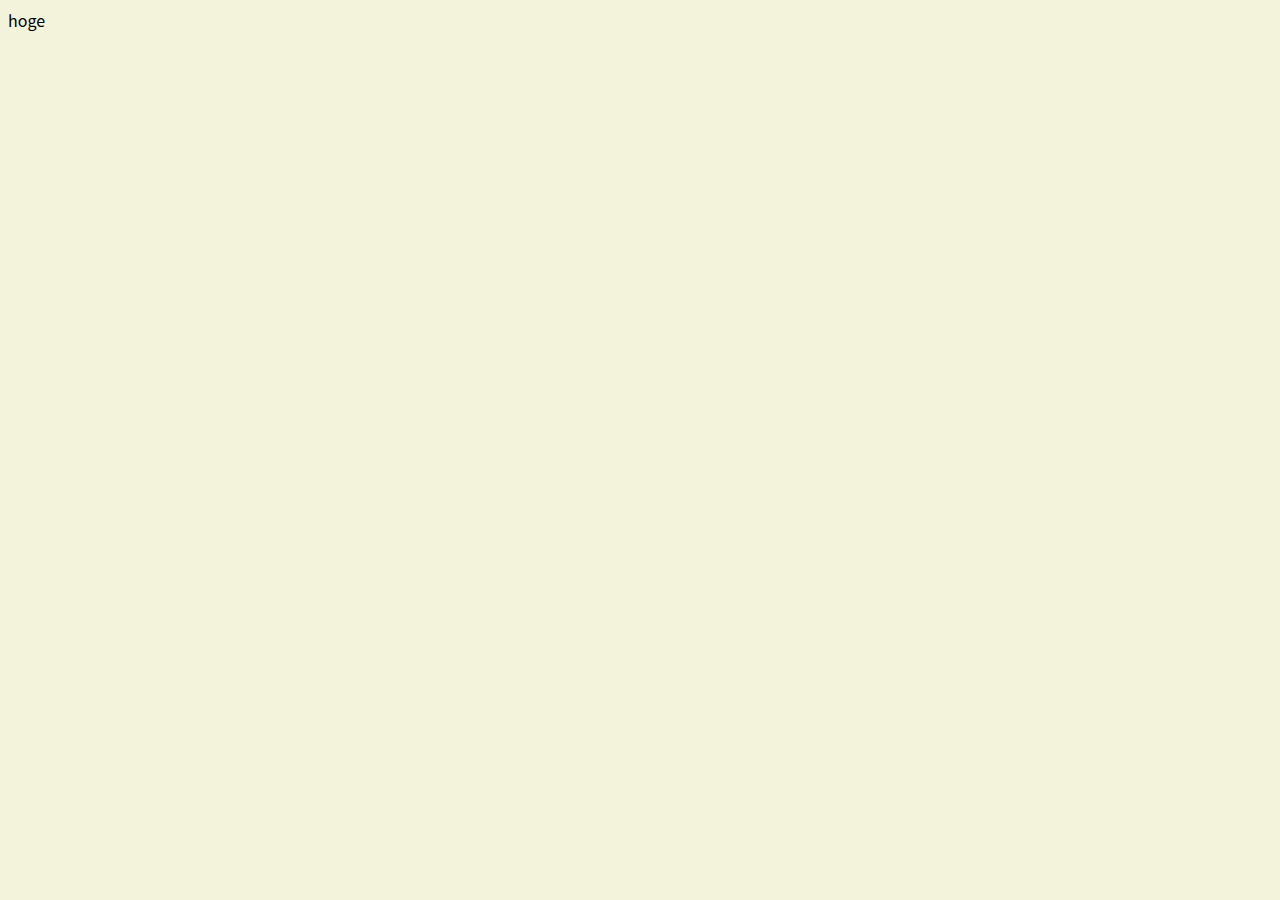
==== index.html @ c8b3a718 "Initial commit" ====
<!DOCTYPE html>
<html lang="ja">
<head>
  <meta charset="UTF-8">
  <link rel="stylesheet" href="css/style.css">
  <title>kansai-ug</title>
</head>
<body>
  <div>hoge</div>

  <script>
    document.write('<script src="http://' + (location.host || 'localhost').split(':')[0] +':35729/livereload.js?snipver=2"></' + 'script>');
  </script>
</body>
</html>
---- css/style.css ----
/* colors */
/* fonts */
body {
  font-family: "Noto Sans CJK JP", Meiryo, sans-serif;
  background: #F3F2DB; }

/*# sourceMappingURL=style.css.map */
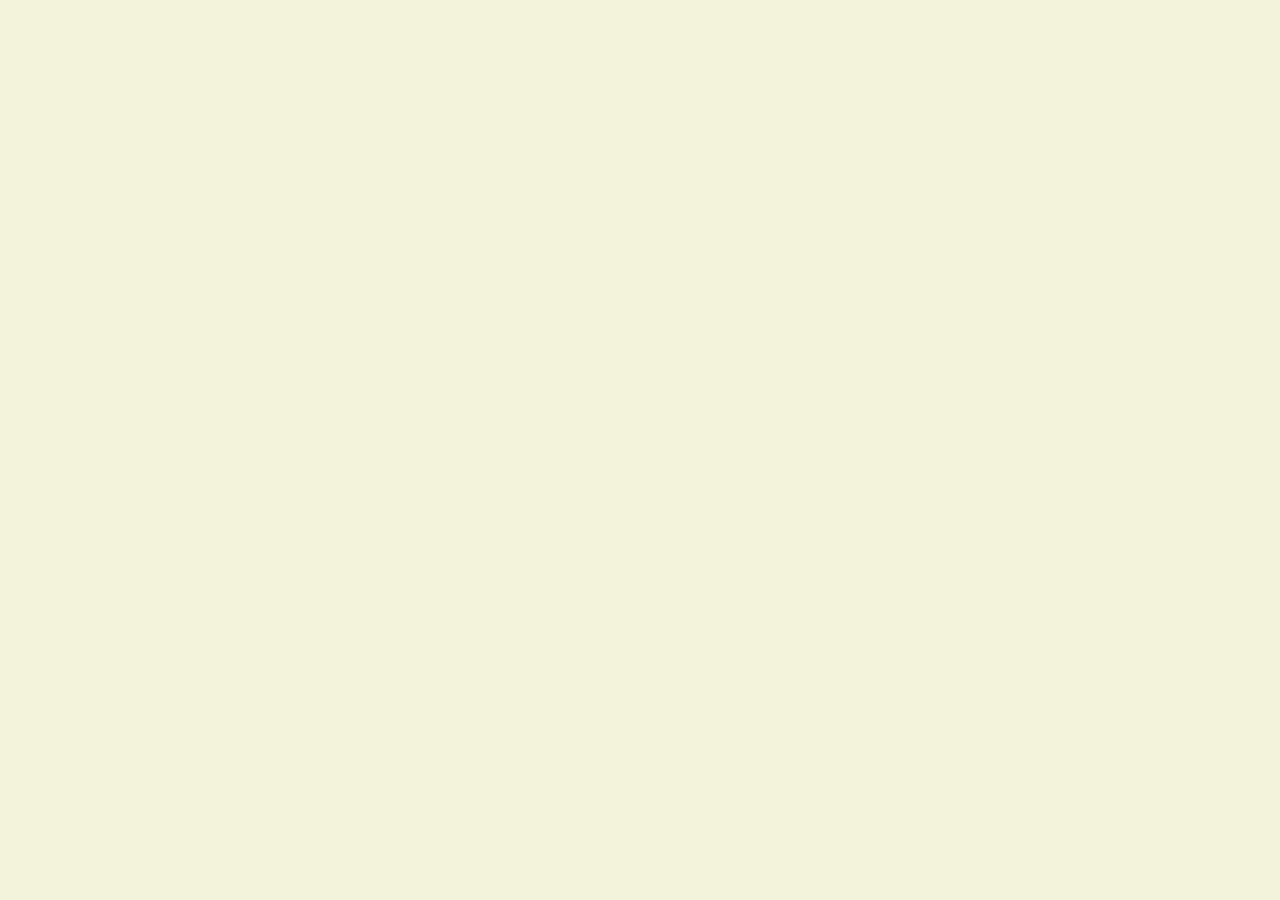
==== commit 012d93c5: "Add html files" ====
--- a/index.html
+++ b/index.html
@@ -6,10 +6,13 @@
   <title>kansai-ug</title>
 </head>
 <body>
-  <div>hoge</div>
-
   <script>
     document.write('<script src="http://' + (location.host || 'localhost').split(':')[0] +':35729/livereload.js?snipver=2"></' + 'script>');
+    function lrPage() {
+      if(event.keyCode == 37) location.href = "./title.html";
+      if(event.keyCode == 39) location.href = "./atoms.html";
+    }
+    window.document.onkeydown = lrPage;
   </script>
 </body>
 </html>
--- a/css/style.css
+++ b/css/style.css
@@ -1,7 +1,2276 @@
+@charset "UTF-8";
+/**
+ * html5doctor.com Reset Stylesheet v1.6.1 (http://html5doctor.com/html-5-reset-stylesheet/)
+ * Richard Clark (http://richclarkdesign.com)
+ * http://cssreset.com
+ */
+html, body, div, span, object, iframe,
+h1, h2, h3, h4, h5, h6, p, blockquote, pre,
+abbr, address, cite, code,
+del, dfn, em, img, ins, kbd, q, samp,
+small, strong, sub, sup, var,
+b, i,
+dl, dt, dd, ol, ul, li,
+fieldset, form, label, legend,
+table, caption, tbody, tfoot, thead, tr, th, td,
+article, aside, canvas, details, figcaption, figure,
+footer, header, hgroup, menu, nav, section, summary,
+time, mark, audio, video {
+  margin: 0;
+  padding: 0;
+  border: 0;
+  outline: 0;
+  font-size: 100%;
+  vertical-align: baseline;
+  background: transparent; }
+
+body {
+  line-height: 1; }
+
+article, aside, details, figcaption, figure,
+footer, header, hgroup, menu, nav, section {
+  display: block; }
+
+nav ul {
+  list-style: none; }
+
+blockquote, q {
+  quotes: none; }
+
+blockquote:before, blockquote:after,
+q:before, q:after {
+  content: '';
+  content: none; }
+
+a {
+  margin: 0;
+  padding: 0;
+  font-size: 100%;
+  vertical-align: baseline;
+  background: transparent; }
+
+/* change colours to suit your needs */
+ins {
+  background-color: #ff9;
+  color: #000;
+  text-decoration: none; }
+
+/* change colours to suit your needs */
+mark {
+  background-color: #ff9;
+  color: #000;
+  font-style: italic;
+  font-weight: bold; }
+
+del {
+  text-decoration: line-through; }
+
+abbr[title], dfn[title] {
+  border-bottom: 1px dotted;
+  cursor: help; }
+
+table {
+  border-collapse: collapse;
+  border-spacing: 0; }
+
+/* change border colour to suit your needs */
+hr {
+  display: block;
+  height: 1px;
+  border: 0;
+  border-top: 1px solid #cccccc;
+  margin: 1em 0;
+  padding: 0; }
+
+input, select {
+  vertical-align: middle; }
+
+/* 基本的に単体ではUIとして意味をなさない */
+/* これ以上分割できない要素 */
 /* colors */
 /* fonts */
+/* animations */
+/* headings */
+/* paragraph */
+/* blockquote */
+/* inline elements */
+/* labels */
+/* input */
+/* buttons */
+/* table */
+*, *::before, *::after {
+  box-sizing: border-box; }
+
 body {
   font-family: "Noto Sans CJK JP", Meiryo, sans-serif;
   background: #F3F2DB; }
 
+h1 {
+  font-size: 32px; }
+
+h2 {
+  font-size: 24px; }
+
+h3 {
+  font-size: 18px; }
+
+h4 {
+  font-size: 16px; }
+
+h5 {
+  font-size: 13px; }
+
+h6 {
+  font-size: 10px; }
+
+p {
+  color: #100000; }
+
+blockquote {
+  color: #493F37;
+  font-style: italic;
+  border-left: 1px solid #493F37;
+  padding-left: 20px; }
+
+a {
+  color: #100000; }
+
+kbd {
+  background-color: #ffffff;
+  color: #C80000;
+  padding: 0.1rem 0.2rem;
+  border-radius: 4px; }
+
+.label {
+  color: #100000;
+  font-size: 16px;
+  line-height: 1;
+  font-weight: bold;
+  font-stretch: extra-condensed; }
+
+.input {
+  display: inline-block;
+  background-color: #100000;
+  color: #493F37;
+  font-size: 16px;
+  line-height: 1;
+  font-weight: bold;
+  padding: 0.5rem 1rem;
+  border: 0;
+  font-stretch: extra-condensed; }
+  .input:placeholder-shown {
+    color: #493F37; }
+  .input::-webkit-input-placeholder {
+    color: #493F37; }
+  .input:-moz-placeholder {
+    color: #493F37;
+    opacity: 1; }
+  .input::-moz-placeholder {
+    color: #493F37;
+    opacity: 1; }
+  .input:-ms-input-placeholder {
+    color: #493F37; }
+
+.btn {
+  display: inline-block;
+  background-color: #C26102;
+  color: #F3F2DB;
+  font-size: 16px;
+  line-height: 1;
+  font-weight: bold;
+  padding: 1rem;
+  border: 0;
+  text-align: center;
+  font-stretch: extra-condensed;
+  text-decoration: none; }
+
+.disabled {
+  background-color: #EEEEEE;
+  color: #493F37;
+  cursor: not-allowed; }
+
+table {
+  border-collapse: collapse;
+  border-spacing: 0;
+  border: 1px solid #493F37;
+  width: 100%; }
+  table th,
+  table td {
+    text-align: left;
+    border: 1px solid #493F37;
+    padding: 0.2rem; }
+
+/* 基本的に単体ではUIとして意味をなさない */
+/* これ以上分割できない要素 */
+/* colors */
+/* fonts */
+/* animations */
+/* headings */
+/* paragraph */
+/* blockquote */
+/* inline elements */
+/* labels */
+/* input */
+/* buttons */
+/* table */
+*, *::before, *::after {
+  box-sizing: border-box; }
+
+body {
+  font-family: "Noto Sans CJK JP", Meiryo, sans-serif;
+  background: #F3F2DB; }
+
+h1 {
+  font-size: 32px; }
+
+h2 {
+  font-size: 24px; }
+
+h3 {
+  font-size: 18px; }
+
+h4 {
+  font-size: 16px; }
+
+h5 {
+  font-size: 13px; }
+
+h6 {
+  font-size: 10px; }
+
+p {
+  color: #100000; }
+
+blockquote {
+  color: #493F37;
+  font-style: italic;
+  border-left: 1px solid #493F37;
+  padding-left: 20px; }
+
+a {
+  color: #100000; }
+
+kbd {
+  background-color: #ffffff;
+  color: #C80000;
+  padding: 0.1rem 0.2rem;
+  border-radius: 4px; }
+
+.label {
+  color: #100000;
+  font-size: 16px;
+  line-height: 1;
+  font-weight: bold;
+  font-stretch: extra-condensed; }
+
+.input {
+  display: inline-block;
+  background-color: #100000;
+  color: #493F37;
+  font-size: 16px;
+  line-height: 1;
+  font-weight: bold;
+  padding: 0.5rem 1rem;
+  border: 0;
+  font-stretch: extra-condensed; }
+  .input:placeholder-shown {
+    color: #493F37; }
+  .input::-webkit-input-placeholder {
+    color: #493F37; }
+  .input:-moz-placeholder {
+    color: #493F37;
+    opacity: 1; }
+  .input::-moz-placeholder {
+    color: #493F37;
+    opacity: 1; }
+  .input:-ms-input-placeholder {
+    color: #493F37; }
+
+.btn {
+  display: inline-block;
+  background-color: #C26102;
+  color: #F3F2DB;
+  font-size: 16px;
+  line-height: 1;
+  font-weight: bold;
+  padding: 1rem;
+  border: 0;
+  text-align: center;
+  font-stretch: extra-condensed;
+  text-decoration: none; }
+
+.disabled {
+  background-color: #EEEEEE;
+  color: #493F37;
+  cursor: not-allowed; }
+
+table {
+  border-collapse: collapse;
+  border-spacing: 0;
+  border: 1px solid #493F37;
+  width: 100%; }
+  table th,
+  table td {
+    text-align: left;
+    border: 1px solid #493F37;
+    padding: 0.2rem; }
+
+.search-field .search-form {
+  display: flex; }
+.search-field .label {
+  display: block;
+  padding-bottom: 0.3rem; }
+.search-field .input {
+  flex-grow: 3;
+  margin-right: 4px; }
+.search-field .btn {
+  flex-grow: 1; }
+
+.nav ul,
+.nav ol {
+  display: flex; }
+.nav .nav-item {
+  flex-grow: 1;
+  font-weight: bold;
+  font-size: 24px;
+  list-style: none; }
+.nav a {
+  text-decoration: none; }
+
+.logo {
+  display: block; }
+
+/* 基本的に単体ではUIとして意味をなさない */
+/* これ以上分割できない要素 */
+/* colors */
+/* fonts */
+/* animations */
+/* headings */
+/* paragraph */
+/* blockquote */
+/* inline elements */
+/* labels */
+/* input */
+/* buttons */
+/* table */
+*, *::before, *::after {
+  box-sizing: border-box; }
+
+body {
+  font-family: "Noto Sans CJK JP", Meiryo, sans-serif;
+  background: #F3F2DB; }
+
+h1 {
+  font-size: 32px; }
+
+h2 {
+  font-size: 24px; }
+
+h3 {
+  font-size: 18px; }
+
+h4 {
+  font-size: 16px; }
+
+h5 {
+  font-size: 13px; }
+
+h6 {
+  font-size: 10px; }
+
+p {
+  color: #100000; }
+
+blockquote {
+  color: #493F37;
+  font-style: italic;
+  border-left: 1px solid #493F37;
+  padding-left: 20px; }
+
+a {
+  color: #100000; }
+
+kbd {
+  background-color: #ffffff;
+  color: #C80000;
+  padding: 0.1rem 0.2rem;
+  border-radius: 4px; }
+
+.label {
+  color: #100000;
+  font-size: 16px;
+  line-height: 1;
+  font-weight: bold;
+  font-stretch: extra-condensed; }
+
+.input {
+  display: inline-block;
+  background-color: #100000;
+  color: #493F37;
+  font-size: 16px;
+  line-height: 1;
+  font-weight: bold;
+  padding: 0.5rem 1rem;
+  border: 0;
+  font-stretch: extra-condensed; }
+  .input:placeholder-shown {
+    color: #493F37; }
+  .input::-webkit-input-placeholder {
+    color: #493F37; }
+  .input:-moz-placeholder {
+    color: #493F37;
+    opacity: 1; }
+  .input::-moz-placeholder {
+    color: #493F37;
+    opacity: 1; }
+  .input:-ms-input-placeholder {
+    color: #493F37; }
+
+.btn {
+  display: inline-block;
+  background-color: #C26102;
+  color: #F3F2DB;
+  font-size: 16px;
+  line-height: 1;
+  font-weight: bold;
+  padding: 1rem;
+  border: 0;
+  text-align: center;
+  font-stretch: extra-condensed;
+  text-decoration: none; }
+
+.disabled {
+  background-color: #EEEEEE;
+  color: #493F37;
+  cursor: not-allowed; }
+
+table {
+  border-collapse: collapse;
+  border-spacing: 0;
+  border: 1px solid #493F37;
+  width: 100%; }
+  table th,
+  table td {
+    text-align: left;
+    border: 1px solid #493F37;
+    padding: 0.2rem; }
+
+/* 基本的に単体ではUIとして意味をなさない */
+/* これ以上分割できない要素 */
+/* colors */
+/* fonts */
+/* animations */
+/* headings */
+/* paragraph */
+/* blockquote */
+/* inline elements */
+/* labels */
+/* input */
+/* buttons */
+/* table */
+*, *::before, *::after {
+  box-sizing: border-box; }
+
+body {
+  font-family: "Noto Sans CJK JP", Meiryo, sans-serif;
+  background: #F3F2DB; }
+
+h1 {
+  font-size: 32px; }
+
+h2 {
+  font-size: 24px; }
+
+h3 {
+  font-size: 18px; }
+
+h4 {
+  font-size: 16px; }
+
+h5 {
+  font-size: 13px; }
+
+h6 {
+  font-size: 10px; }
+
+p {
+  color: #100000; }
+
+blockquote {
+  color: #493F37;
+  font-style: italic;
+  border-left: 1px solid #493F37;
+  padding-left: 20px; }
+
+a {
+  color: #100000; }
+
+kbd {
+  background-color: #ffffff;
+  color: #C80000;
+  padding: 0.1rem 0.2rem;
+  border-radius: 4px; }
+
+.label {
+  color: #100000;
+  font-size: 16px;
+  line-height: 1;
+  font-weight: bold;
+  font-stretch: extra-condensed; }
+
+.input {
+  display: inline-block;
+  background-color: #100000;
+  color: #493F37;
+  font-size: 16px;
+  line-height: 1;
+  font-weight: bold;
+  padding: 0.5rem 1rem;
+  border: 0;
+  font-stretch: extra-condensed; }
+  .input:placeholder-shown {
+    color: #493F37; }
+  .input::-webkit-input-placeholder {
+    color: #493F37; }
+  .input:-moz-placeholder {
+    color: #493F37;
+    opacity: 1; }
+  .input::-moz-placeholder {
+    color: #493F37;
+    opacity: 1; }
+  .input:-ms-input-placeholder {
+    color: #493F37; }
+
+.btn {
+  display: inline-block;
+  background-color: #C26102;
+  color: #F3F2DB;
+  font-size: 16px;
+  line-height: 1;
+  font-weight: bold;
+  padding: 1rem;
+  border: 0;
+  text-align: center;
+  font-stretch: extra-condensed;
+  text-decoration: none; }
+
+.disabled {
+  background-color: #EEEEEE;
+  color: #493F37;
+  cursor: not-allowed; }
+
+table {
+  border-collapse: collapse;
+  border-spacing: 0;
+  border: 1px solid #493F37;
+  width: 100%; }
+  table th,
+  table td {
+    text-align: left;
+    border: 1px solid #493F37;
+    padding: 0.2rem; }
+
+.search-field .search-form {
+  display: flex; }
+.search-field .label {
+  display: block;
+  padding-bottom: 0.3rem; }
+.search-field .input {
+  flex-grow: 3;
+  margin-right: 4px; }
+.search-field .btn {
+  flex-grow: 1; }
+
+.nav ul,
+.nav ol {
+  display: flex; }
+.nav .nav-item {
+  flex-grow: 1;
+  font-weight: bold;
+  font-size: 24px;
+  list-style: none; }
+.nav a {
+  text-decoration: none; }
+
+.logo {
+  display: block; }
+
+.header {
+  display: flex;
+  align-items: flex-end;
+  height: 80px;
+  margin-top: 20px;
+  padding: 0 20px 10px;
+  border-bottom: 3px solid #100000; }
+  .header .logo {
+    height: 100%; }
+  .header .nav {
+    flex-grow: 2;
+    margin: 0 200px 0 30px;
+    line-height: 1.5; }
+  .header .search-field {
+    flex-grow: 1; }
+
+.main .top-image {
+  width: 100%; }
+.main img {
+  width: auto;
+  height: 100%; }
+.main article {
+  font-size: 18px;
+  line-height: 1.5; }
+.main .row {
+  display: flex; }
+  .main .row > * {
+    flex-grow: 1;
+    margin-right: 20px; }
+    .main .row > *:last-child {
+      margin: 0; }
+.main > .row {
+  margin: 30px 0; }
+
+/* 基本的に単体ではUIとして意味をなさない */
+/* これ以上分割できない要素 */
+/* colors */
+/* fonts */
+/* animations */
+/* headings */
+/* paragraph */
+/* blockquote */
+/* inline elements */
+/* labels */
+/* input */
+/* buttons */
+/* table */
+*, *::before, *::after {
+  box-sizing: border-box; }
+
+body {
+  font-family: "Noto Sans CJK JP", Meiryo, sans-serif;
+  background: #F3F2DB; }
+
+h1 {
+  font-size: 32px; }
+
+h2 {
+  font-size: 24px; }
+
+h3 {
+  font-size: 18px; }
+
+h4 {
+  font-size: 16px; }
+
+h5 {
+  font-size: 13px; }
+
+h6 {
+  font-size: 10px; }
+
+p {
+  color: #100000; }
+
+blockquote {
+  color: #493F37;
+  font-style: italic;
+  border-left: 1px solid #493F37;
+  padding-left: 20px; }
+
+a {
+  color: #100000; }
+
+kbd {
+  background-color: #ffffff;
+  color: #C80000;
+  padding: 0.1rem 0.2rem;
+  border-radius: 4px; }
+
+.label {
+  color: #100000;
+  font-size: 16px;
+  line-height: 1;
+  font-weight: bold;
+  font-stretch: extra-condensed; }
+
+.input {
+  display: inline-block;
+  background-color: #100000;
+  color: #493F37;
+  font-size: 16px;
+  line-height: 1;
+  font-weight: bold;
+  padding: 0.5rem 1rem;
+  border: 0;
+  font-stretch: extra-condensed; }
+  .input:placeholder-shown {
+    color: #493F37; }
+  .input::-webkit-input-placeholder {
+    color: #493F37; }
+  .input:-moz-placeholder {
+    color: #493F37;
+    opacity: 1; }
+  .input::-moz-placeholder {
+    color: #493F37;
+    opacity: 1; }
+  .input:-ms-input-placeholder {
+    color: #493F37; }
+
+.btn {
+  display: inline-block;
+  background-color: #C26102;
+  color: #F3F2DB;
+  font-size: 16px;
+  line-height: 1;
+  font-weight: bold;
+  padding: 1rem;
+  border: 0;
+  text-align: center;
+  font-stretch: extra-condensed;
+  text-decoration: none; }
+
+.disabled {
+  background-color: #EEEEEE;
+  color: #493F37;
+  cursor: not-allowed; }
+
+table {
+  border-collapse: collapse;
+  border-spacing: 0;
+  border: 1px solid #493F37;
+  width: 100%; }
+  table th,
+  table td {
+    text-align: left;
+    border: 1px solid #493F37;
+    padding: 0.2rem; }
+
+/* 基本的に単体ではUIとして意味をなさない */
+/* これ以上分割できない要素 */
+/* colors */
+/* fonts */
+/* animations */
+/* headings */
+/* paragraph */
+/* blockquote */
+/* inline elements */
+/* labels */
+/* input */
+/* buttons */
+/* table */
+*, *::before, *::after {
+  box-sizing: border-box; }
+
+body {
+  font-family: "Noto Sans CJK JP", Meiryo, sans-serif;
+  background: #F3F2DB; }
+
+h1 {
+  font-size: 32px; }
+
+h2 {
+  font-size: 24px; }
+
+h3 {
+  font-size: 18px; }
+
+h4 {
+  font-size: 16px; }
+
+h5 {
+  font-size: 13px; }
+
+h6 {
+  font-size: 10px; }
+
+p {
+  color: #100000; }
+
+blockquote {
+  color: #493F37;
+  font-style: italic;
+  border-left: 1px solid #493F37;
+  padding-left: 20px; }
+
+a {
+  color: #100000; }
+
+kbd {
+  background-color: #ffffff;
+  color: #C80000;
+  padding: 0.1rem 0.2rem;
+  border-radius: 4px; }
+
+.label {
+  color: #100000;
+  font-size: 16px;
+  line-height: 1;
+  font-weight: bold;
+  font-stretch: extra-condensed; }
+
+.input {
+  display: inline-block;
+  background-color: #100000;
+  color: #493F37;
+  font-size: 16px;
+  line-height: 1;
+  font-weight: bold;
+  padding: 0.5rem 1rem;
+  border: 0;
+  font-stretch: extra-condensed; }
+  .input:placeholder-shown {
+    color: #493F37; }
+  .input::-webkit-input-placeholder {
+    color: #493F37; }
+  .input:-moz-placeholder {
+    color: #493F37;
+    opacity: 1; }
+  .input::-moz-placeholder {
+    color: #493F37;
+    opacity: 1; }
+  .input:-ms-input-placeholder {
+    color: #493F37; }
+
+.btn {
+  display: inline-block;
+  background-color: #C26102;
+  color: #F3F2DB;
+  font-size: 16px;
+  line-height: 1;
+  font-weight: bold;
+  padding: 1rem;
+  border: 0;
+  text-align: center;
+  font-stretch: extra-condensed;
+  text-decoration: none; }
+
+.disabled {
+  background-color: #EEEEEE;
+  color: #493F37;
+  cursor: not-allowed; }
+
+table {
+  border-collapse: collapse;
+  border-spacing: 0;
+  border: 1px solid #493F37;
+  width: 100%; }
+  table th,
+  table td {
+    text-align: left;
+    border: 1px solid #493F37;
+    padding: 0.2rem; }
+
+.search-field .search-form {
+  display: flex; }
+.search-field .label {
+  display: block;
+  padding-bottom: 0.3rem; }
+.search-field .input {
+  flex-grow: 3;
+  margin-right: 4px; }
+.search-field .btn {
+  flex-grow: 1; }
+
+.nav ul,
+.nav ol {
+  display: flex; }
+.nav .nav-item {
+  flex-grow: 1;
+  font-weight: bold;
+  font-size: 24px;
+  list-style: none; }
+.nav a {
+  text-decoration: none; }
+
+.logo {
+  display: block; }
+
+/* 基本的に単体ではUIとして意味をなさない */
+/* これ以上分割できない要素 */
+/* colors */
+/* fonts */
+/* animations */
+/* headings */
+/* paragraph */
+/* blockquote */
+/* inline elements */
+/* labels */
+/* input */
+/* buttons */
+/* table */
+*, *::before, *::after {
+  box-sizing: border-box; }
+
+body {
+  font-family: "Noto Sans CJK JP", Meiryo, sans-serif;
+  background: #F3F2DB; }
+
+h1 {
+  font-size: 32px; }
+
+h2 {
+  font-size: 24px; }
+
+h3 {
+  font-size: 18px; }
+
+h4 {
+  font-size: 16px; }
+
+h5 {
+  font-size: 13px; }
+
+h6 {
+  font-size: 10px; }
+
+p {
+  color: #100000; }
+
+blockquote {
+  color: #493F37;
+  font-style: italic;
+  border-left: 1px solid #493F37;
+  padding-left: 20px; }
+
+a {
+  color: #100000; }
+
+kbd {
+  background-color: #ffffff;
+  color: #C80000;
+  padding: 0.1rem 0.2rem;
+  border-radius: 4px; }
+
+.label {
+  color: #100000;
+  font-size: 16px;
+  line-height: 1;
+  font-weight: bold;
+  font-stretch: extra-condensed; }
+
+.input {
+  display: inline-block;
+  background-color: #100000;
+  color: #493F37;
+  font-size: 16px;
+  line-height: 1;
+  font-weight: bold;
+  padding: 0.5rem 1rem;
+  border: 0;
+  font-stretch: extra-condensed; }
+  .input:placeholder-shown {
+    color: #493F37; }
+  .input::-webkit-input-placeholder {
+    color: #493F37; }
+  .input:-moz-placeholder {
+    color: #493F37;
+    opacity: 1; }
+  .input::-moz-placeholder {
+    color: #493F37;
+    opacity: 1; }
+  .input:-ms-input-placeholder {
+    color: #493F37; }
+
+.btn {
+  display: inline-block;
+  background-color: #C26102;
+  color: #F3F2DB;
+  font-size: 16px;
+  line-height: 1;
+  font-weight: bold;
+  padding: 1rem;
+  border: 0;
+  text-align: center;
+  font-stretch: extra-condensed;
+  text-decoration: none; }
+
+.disabled {
+  background-color: #EEEEEE;
+  color: #493F37;
+  cursor: not-allowed; }
+
+table {
+  border-collapse: collapse;
+  border-spacing: 0;
+  border: 1px solid #493F37;
+  width: 100%; }
+  table th,
+  table td {
+    text-align: left;
+    border: 1px solid #493F37;
+    padding: 0.2rem; }
+
+/* 基本的に単体ではUIとして意味をなさない */
+/* これ以上分割できない要素 */
+/* colors */
+/* fonts */
+/* animations */
+/* headings */
+/* paragraph */
+/* blockquote */
+/* inline elements */
+/* labels */
+/* input */
+/* buttons */
+/* table */
+*, *::before, *::after {
+  box-sizing: border-box; }
+
+body {
+  font-family: "Noto Sans CJK JP", Meiryo, sans-serif;
+  background: #F3F2DB; }
+
+h1 {
+  font-size: 32px; }
+
+h2 {
+  font-size: 24px; }
+
+h3 {
+  font-size: 18px; }
+
+h4 {
+  font-size: 16px; }
+
+h5 {
+  font-size: 13px; }
+
+h6 {
+  font-size: 10px; }
+
+p {
+  color: #100000; }
+
+blockquote {
+  color: #493F37;
+  font-style: italic;
+  border-left: 1px solid #493F37;
+  padding-left: 20px; }
+
+a {
+  color: #100000; }
+
+kbd {
+  background-color: #ffffff;
+  color: #C80000;
+  padding: 0.1rem 0.2rem;
+  border-radius: 4px; }
+
+.label {
+  color: #100000;
+  font-size: 16px;
+  line-height: 1;
+  font-weight: bold;
+  font-stretch: extra-condensed; }
+
+.input {
+  display: inline-block;
+  background-color: #100000;
+  color: #493F37;
+  font-size: 16px;
+  line-height: 1;
+  font-weight: bold;
+  padding: 0.5rem 1rem;
+  border: 0;
+  font-stretch: extra-condensed; }
+  .input:placeholder-shown {
+    color: #493F37; }
+  .input::-webkit-input-placeholder {
+    color: #493F37; }
+  .input:-moz-placeholder {
+    color: #493F37;
+    opacity: 1; }
+  .input::-moz-placeholder {
+    color: #493F37;
+    opacity: 1; }
+  .input:-ms-input-placeholder {
+    color: #493F37; }
+
+.btn {
+  display: inline-block;
+  background-color: #C26102;
+  color: #F3F2DB;
+  font-size: 16px;
+  line-height: 1;
+  font-weight: bold;
+  padding: 1rem;
+  border: 0;
+  text-align: center;
+  font-stretch: extra-condensed;
+  text-decoration: none; }
+
+.disabled {
+  background-color: #EEEEEE;
+  color: #493F37;
+  cursor: not-allowed; }
+
+table {
+  border-collapse: collapse;
+  border-spacing: 0;
+  border: 1px solid #493F37;
+  width: 100%; }
+  table th,
+  table td {
+    text-align: left;
+    border: 1px solid #493F37;
+    padding: 0.2rem; }
+
+.search-field .search-form {
+  display: flex; }
+.search-field .label {
+  display: block;
+  padding-bottom: 0.3rem; }
+.search-field .input {
+  flex-grow: 3;
+  margin-right: 4px; }
+.search-field .btn {
+  flex-grow: 1; }
+
+.nav ul,
+.nav ol {
+  display: flex; }
+.nav .nav-item {
+  flex-grow: 1;
+  font-weight: bold;
+  font-size: 24px;
+  list-style: none; }
+.nav a {
+  text-decoration: none; }
+
+.logo {
+  display: block; }
+
+.header {
+  display: flex;
+  align-items: flex-end;
+  height: 80px;
+  margin-top: 20px;
+  padding: 0 20px 10px;
+  border-bottom: 3px solid #100000; }
+  .header .logo {
+    height: 100%; }
+  .header .nav {
+    flex-grow: 2;
+    margin: 0 200px 0 30px;
+    line-height: 1.5; }
+  .header .search-field {
+    flex-grow: 1; }
+
+.main .top-image {
+  width: 100%; }
+.main img {
+  width: auto;
+  height: 100%; }
+.main article {
+  font-size: 18px;
+  line-height: 1.5; }
+.main .row {
+  display: flex; }
+  .main .row > * {
+    flex-grow: 1;
+    margin-right: 20px; }
+    .main .row > *:last-child {
+      margin: 0; }
+.main > .row {
+  margin: 30px 0; }
+
+.header {
+  margin-bottom: 30px; }
+
+.main {
+  padding: 0 20px; }
+
+/* 基本的に単体ではUIとして意味をなさない */
+/* これ以上分割できない要素 */
+/* colors */
+/* fonts */
+/* animations */
+/* headings */
+/* paragraph */
+/* blockquote */
+/* inline elements */
+/* labels */
+/* input */
+/* buttons */
+/* table */
+*, *::before, *::after {
+  box-sizing: border-box; }
+
+body {
+  font-family: "Noto Sans CJK JP", Meiryo, sans-serif;
+  background: #F3F2DB; }
+
+h1 {
+  font-size: 32px; }
+
+h2 {
+  font-size: 24px; }
+
+h3 {
+  font-size: 18px; }
+
+h4 {
+  font-size: 16px; }
+
+h5 {
+  font-size: 13px; }
+
+h6 {
+  font-size: 10px; }
+
+p {
+  color: #100000; }
+
+blockquote {
+  color: #493F37;
+  font-style: italic;
+  border-left: 1px solid #493F37;
+  padding-left: 20px; }
+
+a {
+  color: #100000; }
+
+kbd {
+  background-color: #ffffff;
+  color: #C80000;
+  padding: 0.1rem 0.2rem;
+  border-radius: 4px; }
+
+.label {
+  color: #100000;
+  font-size: 16px;
+  line-height: 1;
+  font-weight: bold;
+  font-stretch: extra-condensed; }
+
+.input {
+  display: inline-block;
+  background-color: #100000;
+  color: #493F37;
+  font-size: 16px;
+  line-height: 1;
+  font-weight: bold;
+  padding: 0.5rem 1rem;
+  border: 0;
+  font-stretch: extra-condensed; }
+  .input:placeholder-shown {
+    color: #493F37; }
+  .input::-webkit-input-placeholder {
+    color: #493F37; }
+  .input:-moz-placeholder {
+    color: #493F37;
+    opacity: 1; }
+  .input::-moz-placeholder {
+    color: #493F37;
+    opacity: 1; }
+  .input:-ms-input-placeholder {
+    color: #493F37; }
+
+.btn {
+  display: inline-block;
+  background-color: #C26102;
+  color: #F3F2DB;
+  font-size: 16px;
+  line-height: 1;
+  font-weight: bold;
+  padding: 1rem;
+  border: 0;
+  text-align: center;
+  font-stretch: extra-condensed;
+  text-decoration: none; }
+
+.disabled {
+  background-color: #EEEEEE;
+  color: #493F37;
+  cursor: not-allowed; }
+
+table {
+  border-collapse: collapse;
+  border-spacing: 0;
+  border: 1px solid #493F37;
+  width: 100%; }
+  table th,
+  table td {
+    text-align: left;
+    border: 1px solid #493F37;
+    padding: 0.2rem; }
+
+/* 基本的に単体ではUIとして意味をなさない */
+/* これ以上分割できない要素 */
+/* colors */
+/* fonts */
+/* animations */
+/* headings */
+/* paragraph */
+/* blockquote */
+/* inline elements */
+/* labels */
+/* input */
+/* buttons */
+/* table */
+*, *::before, *::after {
+  box-sizing: border-box; }
+
+body {
+  font-family: "Noto Sans CJK JP", Meiryo, sans-serif;
+  background: #F3F2DB; }
+
+h1 {
+  font-size: 32px; }
+
+h2 {
+  font-size: 24px; }
+
+h3 {
+  font-size: 18px; }
+
+h4 {
+  font-size: 16px; }
+
+h5 {
+  font-size: 13px; }
+
+h6 {
+  font-size: 10px; }
+
+p {
+  color: #100000; }
+
+blockquote {
+  color: #493F37;
+  font-style: italic;
+  border-left: 1px solid #493F37;
+  padding-left: 20px; }
+
+a {
+  color: #100000; }
+
+kbd {
+  background-color: #ffffff;
+  color: #C80000;
+  padding: 0.1rem 0.2rem;
+  border-radius: 4px; }
+
+.label {
+  color: #100000;
+  font-size: 16px;
+  line-height: 1;
+  font-weight: bold;
+  font-stretch: extra-condensed; }
+
+.input {
+  display: inline-block;
+  background-color: #100000;
+  color: #493F37;
+  font-size: 16px;
+  line-height: 1;
+  font-weight: bold;
+  padding: 0.5rem 1rem;
+  border: 0;
+  font-stretch: extra-condensed; }
+  .input:placeholder-shown {
+    color: #493F37; }
+  .input::-webkit-input-placeholder {
+    color: #493F37; }
+  .input:-moz-placeholder {
+    color: #493F37;
+    opacity: 1; }
+  .input::-moz-placeholder {
+    color: #493F37;
+    opacity: 1; }
+  .input:-ms-input-placeholder {
+    color: #493F37; }
+
+.btn {
+  display: inline-block;
+  background-color: #C26102;
+  color: #F3F2DB;
+  font-size: 16px;
+  line-height: 1;
+  font-weight: bold;
+  padding: 1rem;
+  border: 0;
+  text-align: center;
+  font-stretch: extra-condensed;
+  text-decoration: none; }
+
+.disabled {
+  background-color: #EEEEEE;
+  color: #493F37;
+  cursor: not-allowed; }
+
+table {
+  border-collapse: collapse;
+  border-spacing: 0;
+  border: 1px solid #493F37;
+  width: 100%; }
+  table th,
+  table td {
+    text-align: left;
+    border: 1px solid #493F37;
+    padding: 0.2rem; }
+
+.search-field .search-form {
+  display: flex; }
+.search-field .label {
+  display: block;
+  padding-bottom: 0.3rem; }
+.search-field .input {
+  flex-grow: 3;
+  margin-right: 4px; }
+.search-field .btn {
+  flex-grow: 1; }
+
+.nav ul,
+.nav ol {
+  display: flex; }
+.nav .nav-item {
+  flex-grow: 1;
+  font-weight: bold;
+  font-size: 24px;
+  list-style: none; }
+.nav a {
+  text-decoration: none; }
+
+.logo {
+  display: block; }
+
+/* 基本的に単体ではUIとして意味をなさない */
+/* これ以上分割できない要素 */
+/* colors */
+/* fonts */
+/* animations */
+/* headings */
+/* paragraph */
+/* blockquote */
+/* inline elements */
+/* labels */
+/* input */
+/* buttons */
+/* table */
+*, *::before, *::after {
+  box-sizing: border-box; }
+
+body {
+  font-family: "Noto Sans CJK JP", Meiryo, sans-serif;
+  background: #F3F2DB; }
+
+h1 {
+  font-size: 32px; }
+
+h2 {
+  font-size: 24px; }
+
+h3 {
+  font-size: 18px; }
+
+h4 {
+  font-size: 16px; }
+
+h5 {
+  font-size: 13px; }
+
+h6 {
+  font-size: 10px; }
+
+p {
+  color: #100000; }
+
+blockquote {
+  color: #493F37;
+  font-style: italic;
+  border-left: 1px solid #493F37;
+  padding-left: 20px; }
+
+a {
+  color: #100000; }
+
+kbd {
+  background-color: #ffffff;
+  color: #C80000;
+  padding: 0.1rem 0.2rem;
+  border-radius: 4px; }
+
+.label {
+  color: #100000;
+  font-size: 16px;
+  line-height: 1;
+  font-weight: bold;
+  font-stretch: extra-condensed; }
+
+.input {
+  display: inline-block;
+  background-color: #100000;
+  color: #493F37;
+  font-size: 16px;
+  line-height: 1;
+  font-weight: bold;
+  padding: 0.5rem 1rem;
+  border: 0;
+  font-stretch: extra-condensed; }
+  .input:placeholder-shown {
+    color: #493F37; }
+  .input::-webkit-input-placeholder {
+    color: #493F37; }
+  .input:-moz-placeholder {
+    color: #493F37;
+    opacity: 1; }
+  .input::-moz-placeholder {
+    color: #493F37;
+    opacity: 1; }
+  .input:-ms-input-placeholder {
+    color: #493F37; }
+
+.btn {
+  display: inline-block;
+  background-color: #C26102;
+  color: #F3F2DB;
+  font-size: 16px;
+  line-height: 1;
+  font-weight: bold;
+  padding: 1rem;
+  border: 0;
+  text-align: center;
+  font-stretch: extra-condensed;
+  text-decoration: none; }
+
+.disabled {
+  background-color: #EEEEEE;
+  color: #493F37;
+  cursor: not-allowed; }
+
+table {
+  border-collapse: collapse;
+  border-spacing: 0;
+  border: 1px solid #493F37;
+  width: 100%; }
+  table th,
+  table td {
+    text-align: left;
+    border: 1px solid #493F37;
+    padding: 0.2rem; }
+
+/* 基本的に単体ではUIとして意味をなさない */
+/* これ以上分割できない要素 */
+/* colors */
+/* fonts */
+/* animations */
+/* headings */
+/* paragraph */
+/* blockquote */
+/* inline elements */
+/* labels */
+/* input */
+/* buttons */
+/* table */
+*, *::before, *::after {
+  box-sizing: border-box; }
+
+body {
+  font-family: "Noto Sans CJK JP", Meiryo, sans-serif;
+  background: #F3F2DB; }
+
+h1 {
+  font-size: 32px; }
+
+h2 {
+  font-size: 24px; }
+
+h3 {
+  font-size: 18px; }
+
+h4 {
+  font-size: 16px; }
+
+h5 {
+  font-size: 13px; }
+
+h6 {
+  font-size: 10px; }
+
+p {
+  color: #100000; }
+
+blockquote {
+  color: #493F37;
+  font-style: italic;
+  border-left: 1px solid #493F37;
+  padding-left: 20px; }
+
+a {
+  color: #100000; }
+
+kbd {
+  background-color: #ffffff;
+  color: #C80000;
+  padding: 0.1rem 0.2rem;
+  border-radius: 4px; }
+
+.label {
+  color: #100000;
+  font-size: 16px;
+  line-height: 1;
+  font-weight: bold;
+  font-stretch: extra-condensed; }
+
+.input {
+  display: inline-block;
+  background-color: #100000;
+  color: #493F37;
+  font-size: 16px;
+  line-height: 1;
+  font-weight: bold;
+  padding: 0.5rem 1rem;
+  border: 0;
+  font-stretch: extra-condensed; }
+  .input:placeholder-shown {
+    color: #493F37; }
+  .input::-webkit-input-placeholder {
+    color: #493F37; }
+  .input:-moz-placeholder {
+    color: #493F37;
+    opacity: 1; }
+  .input::-moz-placeholder {
+    color: #493F37;
+    opacity: 1; }
+  .input:-ms-input-placeholder {
+    color: #493F37; }
+
+.btn {
+  display: inline-block;
+  background-color: #C26102;
+  color: #F3F2DB;
+  font-size: 16px;
+  line-height: 1;
+  font-weight: bold;
+  padding: 1rem;
+  border: 0;
+  text-align: center;
+  font-stretch: extra-condensed;
+  text-decoration: none; }
+
+.disabled {
+  background-color: #EEEEEE;
+  color: #493F37;
+  cursor: not-allowed; }
+
+table {
+  border-collapse: collapse;
+  border-spacing: 0;
+  border: 1px solid #493F37;
+  width: 100%; }
+  table th,
+  table td {
+    text-align: left;
+    border: 1px solid #493F37;
+    padding: 0.2rem; }
+
+.search-field .search-form {
+  display: flex; }
+.search-field .label {
+  display: block;
+  padding-bottom: 0.3rem; }
+.search-field .input {
+  flex-grow: 3;
+  margin-right: 4px; }
+.search-field .btn {
+  flex-grow: 1; }
+
+.nav ul,
+.nav ol {
+  display: flex; }
+.nav .nav-item {
+  flex-grow: 1;
+  font-weight: bold;
+  font-size: 24px;
+  list-style: none; }
+.nav a {
+  text-decoration: none; }
+
+.logo {
+  display: block; }
+
+.header {
+  display: flex;
+  align-items: flex-end;
+  height: 80px;
+  margin-top: 20px;
+  padding: 0 20px 10px;
+  border-bottom: 3px solid #100000; }
+  .header .logo {
+    height: 100%; }
+  .header .nav {
+    flex-grow: 2;
+    margin: 0 200px 0 30px;
+    line-height: 1.5; }
+  .header .search-field {
+    flex-grow: 1; }
+
+.main .top-image {
+  width: 100%; }
+.main img {
+  width: auto;
+  height: 100%; }
+.main article {
+  font-size: 18px;
+  line-height: 1.5; }
+.main .row {
+  display: flex; }
+  .main .row > * {
+    flex-grow: 1;
+    margin-right: 20px; }
+    .main .row > *:last-child {
+      margin: 0; }
+.main > .row {
+  margin: 30px 0; }
+
+/* 基本的に単体ではUIとして意味をなさない */
+/* これ以上分割できない要素 */
+/* colors */
+/* fonts */
+/* animations */
+/* headings */
+/* paragraph */
+/* blockquote */
+/* inline elements */
+/* labels */
+/* input */
+/* buttons */
+/* table */
+*, *::before, *::after {
+  box-sizing: border-box; }
+
+body {
+  font-family: "Noto Sans CJK JP", Meiryo, sans-serif;
+  background: #F3F2DB; }
+
+h1 {
+  font-size: 32px; }
+
+h2 {
+  font-size: 24px; }
+
+h3 {
+  font-size: 18px; }
+
+h4 {
+  font-size: 16px; }
+
+h5 {
+  font-size: 13px; }
+
+h6 {
+  font-size: 10px; }
+
+p {
+  color: #100000; }
+
+blockquote {
+  color: #493F37;
+  font-style: italic;
+  border-left: 1px solid #493F37;
+  padding-left: 20px; }
+
+a {
+  color: #100000; }
+
+kbd {
+  background-color: #ffffff;
+  color: #C80000;
+  padding: 0.1rem 0.2rem;
+  border-radius: 4px; }
+
+.label {
+  color: #100000;
+  font-size: 16px;
+  line-height: 1;
+  font-weight: bold;
+  font-stretch: extra-condensed; }
+
+.input {
+  display: inline-block;
+  background-color: #100000;
+  color: #493F37;
+  font-size: 16px;
+  line-height: 1;
+  font-weight: bold;
+  padding: 0.5rem 1rem;
+  border: 0;
+  font-stretch: extra-condensed; }
+  .input:placeholder-shown {
+    color: #493F37; }
+  .input::-webkit-input-placeholder {
+    color: #493F37; }
+  .input:-moz-placeholder {
+    color: #493F37;
+    opacity: 1; }
+  .input::-moz-placeholder {
+    color: #493F37;
+    opacity: 1; }
+  .input:-ms-input-placeholder {
+    color: #493F37; }
+
+.btn {
+  display: inline-block;
+  background-color: #C26102;
+  color: #F3F2DB;
+  font-size: 16px;
+  line-height: 1;
+  font-weight: bold;
+  padding: 1rem;
+  border: 0;
+  text-align: center;
+  font-stretch: extra-condensed;
+  text-decoration: none; }
+
+.disabled {
+  background-color: #EEEEEE;
+  color: #493F37;
+  cursor: not-allowed; }
+
+table {
+  border-collapse: collapse;
+  border-spacing: 0;
+  border: 1px solid #493F37;
+  width: 100%; }
+  table th,
+  table td {
+    text-align: left;
+    border: 1px solid #493F37;
+    padding: 0.2rem; }
+
+/* 基本的に単体ではUIとして意味をなさない */
+/* これ以上分割できない要素 */
+/* colors */
+/* fonts */
+/* animations */
+/* headings */
+/* paragraph */
+/* blockquote */
+/* inline elements */
+/* labels */
+/* input */
+/* buttons */
+/* table */
+*, *::before, *::after {
+  box-sizing: border-box; }
+
+body {
+  font-family: "Noto Sans CJK JP", Meiryo, sans-serif;
+  background: #F3F2DB; }
+
+h1 {
+  font-size: 32px; }
+
+h2 {
+  font-size: 24px; }
+
+h3 {
+  font-size: 18px; }
+
+h4 {
+  font-size: 16px; }
+
+h5 {
+  font-size: 13px; }
+
+h6 {
+  font-size: 10px; }
+
+p {
+  color: #100000; }
+
+blockquote {
+  color: #493F37;
+  font-style: italic;
+  border-left: 1px solid #493F37;
+  padding-left: 20px; }
+
+a {
+  color: #100000; }
+
+kbd {
+  background-color: #ffffff;
+  color: #C80000;
+  padding: 0.1rem 0.2rem;
+  border-radius: 4px; }
+
+.label {
+  color: #100000;
+  font-size: 16px;
+  line-height: 1;
+  font-weight: bold;
+  font-stretch: extra-condensed; }
+
+.input {
+  display: inline-block;
+  background-color: #100000;
+  color: #493F37;
+  font-size: 16px;
+  line-height: 1;
+  font-weight: bold;
+  padding: 0.5rem 1rem;
+  border: 0;
+  font-stretch: extra-condensed; }
+  .input:placeholder-shown {
+    color: #493F37; }
+  .input::-webkit-input-placeholder {
+    color: #493F37; }
+  .input:-moz-placeholder {
+    color: #493F37;
+    opacity: 1; }
+  .input::-moz-placeholder {
+    color: #493F37;
+    opacity: 1; }
+  .input:-ms-input-placeholder {
+    color: #493F37; }
+
+.btn {
+  display: inline-block;
+  background-color: #C26102;
+  color: #F3F2DB;
+  font-size: 16px;
+  line-height: 1;
+  font-weight: bold;
+  padding: 1rem;
+  border: 0;
+  text-align: center;
+  font-stretch: extra-condensed;
+  text-decoration: none; }
+
+.disabled {
+  background-color: #EEEEEE;
+  color: #493F37;
+  cursor: not-allowed; }
+
+table {
+  border-collapse: collapse;
+  border-spacing: 0;
+  border: 1px solid #493F37;
+  width: 100%; }
+  table th,
+  table td {
+    text-align: left;
+    border: 1px solid #493F37;
+    padding: 0.2rem; }
+
+.search-field .search-form {
+  display: flex; }
+.search-field .label {
+  display: block;
+  padding-bottom: 0.3rem; }
+.search-field .input {
+  flex-grow: 3;
+  margin-right: 4px; }
+.search-field .btn {
+  flex-grow: 1; }
+
+.nav ul,
+.nav ol {
+  display: flex; }
+.nav .nav-item {
+  flex-grow: 1;
+  font-weight: bold;
+  font-size: 24px;
+  list-style: none; }
+.nav a {
+  text-decoration: none; }
+
+.logo {
+  display: block; }
+
+/* 基本的に単体ではUIとして意味をなさない */
+/* これ以上分割できない要素 */
+/* colors */
+/* fonts */
+/* animations */
+/* headings */
+/* paragraph */
+/* blockquote */
+/* inline elements */
+/* labels */
+/* input */
+/* buttons */
+/* table */
+*, *::before, *::after {
+  box-sizing: border-box; }
+
+body {
+  font-family: "Noto Sans CJK JP", Meiryo, sans-serif;
+  background: #F3F2DB; }
+
+h1 {
+  font-size: 32px; }
+
+h2 {
+  font-size: 24px; }
+
+h3 {
+  font-size: 18px; }
+
+h4 {
+  font-size: 16px; }
+
+h5 {
+  font-size: 13px; }
+
+h6 {
+  font-size: 10px; }
+
+p {
+  color: #100000; }
+
+blockquote {
+  color: #493F37;
+  font-style: italic;
+  border-left: 1px solid #493F37;
+  padding-left: 20px; }
+
+a {
+  color: #100000; }
+
+kbd {
+  background-color: #ffffff;
+  color: #C80000;
+  padding: 0.1rem 0.2rem;
+  border-radius: 4px; }
+
+.label {
+  color: #100000;
+  font-size: 16px;
+  line-height: 1;
+  font-weight: bold;
+  font-stretch: extra-condensed; }
+
+.input {
+  display: inline-block;
+  background-color: #100000;
+  color: #493F37;
+  font-size: 16px;
+  line-height: 1;
+  font-weight: bold;
+  padding: 0.5rem 1rem;
+  border: 0;
+  font-stretch: extra-condensed; }
+  .input:placeholder-shown {
+    color: #493F37; }
+  .input::-webkit-input-placeholder {
+    color: #493F37; }
+  .input:-moz-placeholder {
+    color: #493F37;
+    opacity: 1; }
+  .input::-moz-placeholder {
+    color: #493F37;
+    opacity: 1; }
+  .input:-ms-input-placeholder {
+    color: #493F37; }
+
+.btn {
+  display: inline-block;
+  background-color: #C26102;
+  color: #F3F2DB;
+  font-size: 16px;
+  line-height: 1;
+  font-weight: bold;
+  padding: 1rem;
+  border: 0;
+  text-align: center;
+  font-stretch: extra-condensed;
+  text-decoration: none; }
+
+.disabled {
+  background-color: #EEEEEE;
+  color: #493F37;
+  cursor: not-allowed; }
+
+table {
+  border-collapse: collapse;
+  border-spacing: 0;
+  border: 1px solid #493F37;
+  width: 100%; }
+  table th,
+  table td {
+    text-align: left;
+    border: 1px solid #493F37;
+    padding: 0.2rem; }
+
+/* 基本的に単体ではUIとして意味をなさない */
+/* これ以上分割できない要素 */
+/* colors */
+/* fonts */
+/* animations */
+/* headings */
+/* paragraph */
+/* blockquote */
+/* inline elements */
+/* labels */
+/* input */
+/* buttons */
+/* table */
+*, *::before, *::after {
+  box-sizing: border-box; }
+
+body {
+  font-family: "Noto Sans CJK JP", Meiryo, sans-serif;
+  background: #F3F2DB; }
+
+h1 {
+  font-size: 32px; }
+
+h2 {
+  font-size: 24px; }
+
+h3 {
+  font-size: 18px; }
+
+h4 {
+  font-size: 16px; }
+
+h5 {
+  font-size: 13px; }
+
+h6 {
+  font-size: 10px; }
+
+p {
+  color: #100000; }
+
+blockquote {
+  color: #493F37;
+  font-style: italic;
+  border-left: 1px solid #493F37;
+  padding-left: 20px; }
+
+a {
+  color: #100000; }
+
+kbd {
+  background-color: #ffffff;
+  color: #C80000;
+  padding: 0.1rem 0.2rem;
+  border-radius: 4px; }
+
+.label {
+  color: #100000;
+  font-size: 16px;
+  line-height: 1;
+  font-weight: bold;
+  font-stretch: extra-condensed; }
+
+.input {
+  display: inline-block;
+  background-color: #100000;
+  color: #493F37;
+  font-size: 16px;
+  line-height: 1;
+  font-weight: bold;
+  padding: 0.5rem 1rem;
+  border: 0;
+  font-stretch: extra-condensed; }
+  .input:placeholder-shown {
+    color: #493F37; }
+  .input::-webkit-input-placeholder {
+    color: #493F37; }
+  .input:-moz-placeholder {
+    color: #493F37;
+    opacity: 1; }
+  .input::-moz-placeholder {
+    color: #493F37;
+    opacity: 1; }
+  .input:-ms-input-placeholder {
+    color: #493F37; }
+
+.btn {
+  display: inline-block;
+  background-color: #C26102;
+  color: #F3F2DB;
+  font-size: 16px;
+  line-height: 1;
+  font-weight: bold;
+  padding: 1rem;
+  border: 0;
+  text-align: center;
+  font-stretch: extra-condensed;
+  text-decoration: none; }
+
+.disabled {
+  background-color: #EEEEEE;
+  color: #493F37;
+  cursor: not-allowed; }
+
+table {
+  border-collapse: collapse;
+  border-spacing: 0;
+  border: 1px solid #493F37;
+  width: 100%; }
+  table th,
+  table td {
+    text-align: left;
+    border: 1px solid #493F37;
+    padding: 0.2rem; }
+
+.search-field .search-form {
+  display: flex; }
+.search-field .label {
+  display: block;
+  padding-bottom: 0.3rem; }
+.search-field .input {
+  flex-grow: 3;
+  margin-right: 4px; }
+.search-field .btn {
+  flex-grow: 1; }
+
+.nav ul,
+.nav ol {
+  display: flex; }
+.nav .nav-item {
+  flex-grow: 1;
+  font-weight: bold;
+  font-size: 24px;
+  list-style: none; }
+.nav a {
+  text-decoration: none; }
+
+.logo {
+  display: block; }
+
+.header {
+  display: flex;
+  align-items: flex-end;
+  height: 80px;
+  margin-top: 20px;
+  padding: 0 20px 10px;
+  border-bottom: 3px solid #100000; }
+  .header .logo {
+    height: 100%; }
+  .header .nav {
+    flex-grow: 2;
+    margin: 0 200px 0 30px;
+    line-height: 1.5; }
+  .header .search-field {
+    flex-grow: 1; }
+
+.main .top-image {
+  width: 100%; }
+.main img {
+  width: auto;
+  height: 100%; }
+.main article {
+  font-size: 18px;
+  line-height: 1.5; }
+.main .row {
+  display: flex; }
+  .main .row > * {
+    flex-grow: 1;
+    margin-right: 20px; }
+    .main .row > *:last-child {
+      margin: 0; }
+.main > .row {
+  margin: 30px 0; }
+
+.header {
+  margin-bottom: 30px; }
+
+.main {
+  padding: 0 20px; }
+
 /*# sourceMappingURL=style.css.map */
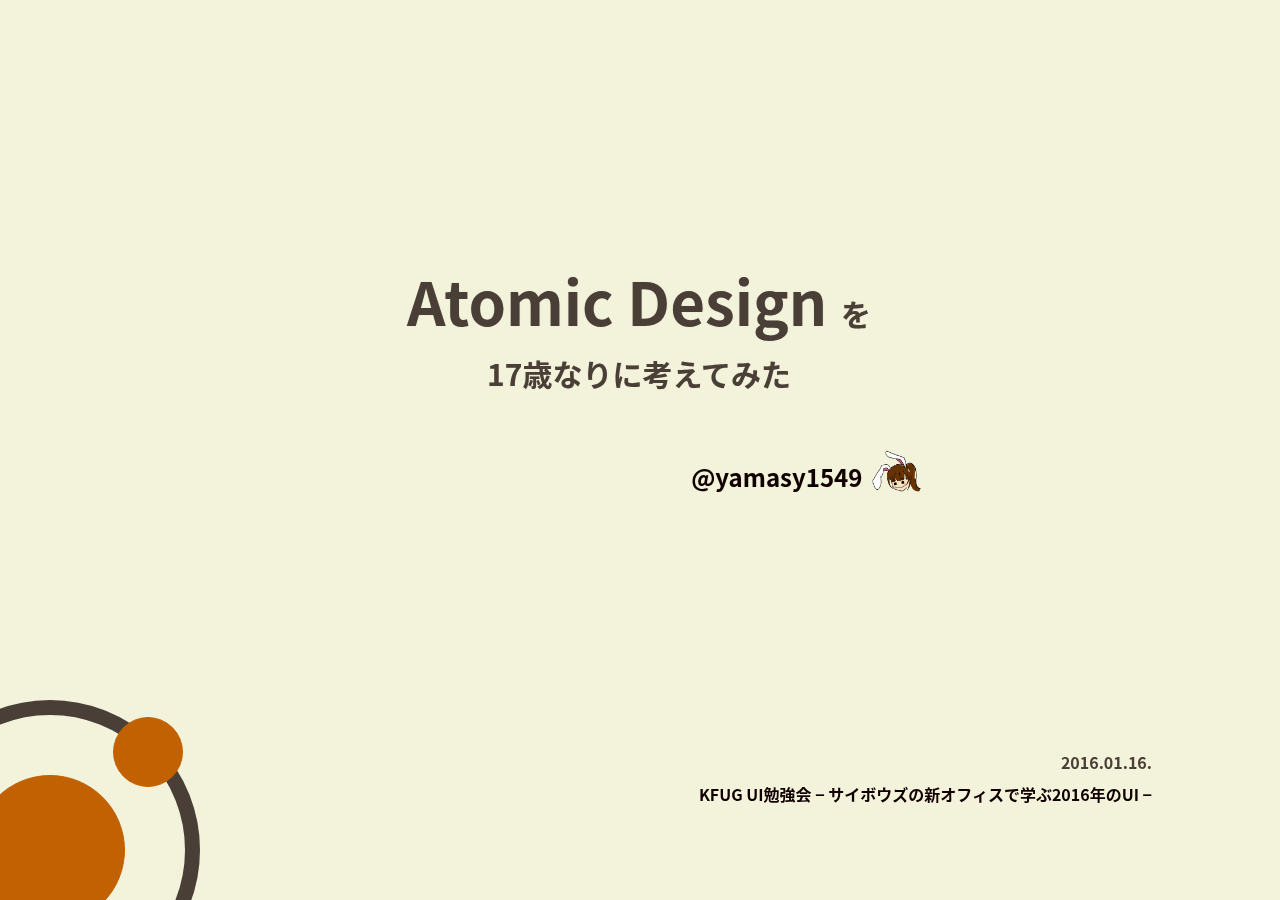
==== commit 0635c457: "Delete livereload code" ====
--- a/index.html
+++ b/index.html
@@ -6,11 +6,19 @@
   <title>kansai-ug</title>
 </head>
 <body>
+
+  <h1 class="title">Atomic Design <small>を<br>17歳なりに考えてみた</small></h1>
+  <p class="name">@yamasy1549</p>
+  <div class="info">
+    <p><time pubdate="2016-1-16">2016.01.16.</time></p>
+    <p>KFUG UI勉強会 − サイボウズの新オフィスで学ぶ2016年のUI −</p>
+  </div>
+
+  <div id="atom"></div>
+
   <script>
-    document.write('<script src="http://' + (location.host || 'localhost').split(':')[0] +':35729/livereload.js?snipver=2"></' + 'script>');
     function lrPage() {
-      if(event.keyCode == 37) location.href = "./title.html";
-      if(event.keyCode == 39) location.href = "./atoms.html";
+      if(event.keyCode == 39) location.href = "./about.html";
     }
     window.document.onkeydown = lrPage;
   </script>
--- a/css/style.css
+++ b/css/style.css
@@ -141,6 +141,13 @@
   padding: 0.1rem 0.2rem;
   border-radius: 4px; }
 
+hr {
+  border: 0;
+  background-color: #493F37; }
+
+small {
+  font-size: 10px; }
+
 .label {
   color: #100000;
   font-size: 16px;
@@ -151,7 +158,7 @@
 .input {
   display: inline-block;
   background-color: #100000;
-  color: #493F37;
+  color: #EEEEEE;
   font-size: 16px;
   line-height: 1;
   font-weight: bold;
@@ -159,17 +166,17 @@
   border: 0;
   font-stretch: extra-condensed; }
   .input:placeholder-shown {
-    color: #493F37; }
+    color: #EEEEEE; }
   .input::-webkit-input-placeholder {
-    color: #493F37; }
+    color: #EEEEEE; }
   .input:-moz-placeholder {
-    color: #493F37;
+    color: #EEEEEE;
     opacity: 1; }
   .input::-moz-placeholder {
-    color: #493F37;
+    color: #EEEEEE;
     opacity: 1; }
   .input:-ms-input-placeholder {
-    color: #493F37; }
+    color: #EEEEEE; }
 
 .btn {
   display: inline-block;
@@ -200,2077 +207,188 @@
     border: 1px solid #493F37;
     padding: 0.2rem; }
 
-/* 基本的に単体ではUIとして意味をなさない */
-/* これ以上分割できない要素 */
-/* colors */
-/* fonts */
-/* animations */
-/* headings */
-/* paragraph */
-/* blockquote */
-/* inline elements */
-/* labels */
-/* input */
-/* buttons */
-/* table */
-*, *::before, *::after {
-  box-sizing: border-box; }
-
-body {
-  font-family: "Noto Sans CJK JP", Meiryo, sans-serif;
-  background: #F3F2DB; }
-
-h1 {
-  font-size: 32px; }
-
-h2 {
-  font-size: 24px; }
-
-h3 {
-  font-size: 18px; }
-
-h4 {
-  font-size: 16px; }
-
-h5 {
-  font-size: 13px; }
-
-h6 {
-  font-size: 10px; }
-
-p {
-  color: #100000; }
-
-blockquote {
-  color: #493F37;
-  font-style: italic;
-  border-left: 1px solid #493F37;
-  padding-left: 20px; }
-
-a {
-  color: #100000; }
-
-kbd {
-  background-color: #ffffff;
-  color: #C80000;
-  padding: 0.1rem 0.2rem;
+pre,
+code {
+  font-family: Ricty; }
+
+* {
+  color: #493F37; }
+
+.title,
+.thanks {
+  font-size: 60px;
+  text-shadow: 0 0 1px rgba(0, 0, 0, 0.2);
+  text-align: center;
+  position: fixed;
+  top: 40%;
+  left: 50%;
+  margin-top: -90px;
+  margin-left: -233px; }
+  .title small,
+  .thanks small {
+    font-size: 30px; }
+
+.thanks {
+  margin-top: -90px;
+  margin-left: -414.5px; }
+
+.name {
+  font-size: 24px;
+  font-weight: bold;
+  text-shadow: 0 0 1px rgba(0, 0, 0, 0.2);
+  position: fixed;
+  top: 50%;
+  left: 54%; }
+  .name:after {
+    content: '';
+    background: url("../images/doya-small.png");
+    display: inline-block;
+    width: 50px;
+    height: 50px;
+    background-size: contain;
+    vertical-align: middle;
+    margin: 0 0 10px 10px; }
+
+.info {
+  text-align: right;
+  font-size: 16px;
+  font-weight: bold;
+  line-height: 2;
+  position: fixed;
+  bottom: 10%;
+  right: 10%; }
+  .info .name {
+    top: 70%;
+    bottom: 10%;
+    right: 10%; }
+
+.heading {
+  font-size: 50px;
+  margin: 80px auto 30px;
+  text-align: center; }
+  .heading small {
+    font-size: 30px; }
+
+.subheading {
+  border-bottom: 2px solid #493F37;
+  padding-bottom: 8px;
+  margin: 30px 0 16px; }
+
+.lead {
+  text-align: center;
+  line-height: 2; }
+
+.myself {
+  margin: 0 auto;
+  list-style: none;
+  font-size: 24px;
+  font-weight: bold;
+  line-height: 2;
+  position: fixed;
+  top: 50%;
+  left: 50%;
+  margin-top: -150px;
+  margin-left: -210px; }
+  .myself li:before {
+    content: '';
+    background-image: url("../images/sushi.png");
+    display: inline-block;
+    width: 30px;
+    height: 30px;
+    background-size: contain;
+    vertical-align: middle;
+    margin-right: 20px; }
+
+.full {
+  height: 100%;
+  margin: 0 auto;
+  display: block;
+  max-width: 100%;
+  height: auto; }
+
+.wrapper {
+  margin: 40px; }
+
+pre,
+code {
+  background-color: #493F37;
+  color: #F3F2DB; }
+
+pre {
+  padding: 40px 40px 0 40px;
+  margin-bottom: 40px;
+  font-size: 20px;
+  line-height: 1.5; }
+
+code {
+  padding: 0.1rem 0.4rem;
   border-radius: 4px; }
 
-.label {
-  color: #100000;
-  font-size: 16px;
-  line-height: 1;
-  font-weight: bold;
-  font-stretch: extra-condensed; }
-
-.input {
-  display: inline-block;
-  background-color: #100000;
-  color: #493F37;
-  font-size: 16px;
-  line-height: 1;
-  font-weight: bold;
-  padding: 0.5rem 1rem;
-  border: 0;
-  font-stretch: extra-condensed; }
-  .input:placeholder-shown {
-    color: #493F37; }
-  .input::-webkit-input-placeholder {
-    color: #493F37; }
-  .input:-moz-placeholder {
-    color: #493F37;
-    opacity: 1; }
-  .input::-moz-placeholder {
-    color: #493F37;
-    opacity: 1; }
-  .input:-ms-input-placeholder {
-    color: #493F37; }
-
-.btn {
-  display: inline-block;
-  background-color: #C26102;
-  color: #F3F2DB;
-  font-size: 16px;
-  line-height: 1;
-  font-weight: bold;
-  padding: 1rem;
-  border: 0;
-  text-align: center;
-  font-stretch: extra-condensed;
-  text-decoration: none; }
-
-.disabled {
-  background-color: #EEEEEE;
-  color: #493F37;
-  cursor: not-allowed; }
-
-table {
-  border-collapse: collapse;
-  border-spacing: 0;
-  border: 1px solid #493F37;
-  width: 100%; }
-  table th,
-  table td {
-    text-align: left;
-    border: 1px solid #493F37;
-    padding: 0.2rem; }
-
-.search-field .search-form {
-  display: flex; }
-.search-field .label {
-  display: block;
-  padding-bottom: 0.3rem; }
-.search-field .input {
-  flex-grow: 3;
-  margin-right: 4px; }
-.search-field .btn {
-  flex-grow: 1; }
-
-.nav ul,
-.nav ol {
-  display: flex; }
-.nav .nav-item {
-  flex-grow: 1;
-  font-weight: bold;
-  font-size: 24px;
-  list-style: none; }
-.nav a {
-  text-decoration: none; }
-
-.logo {
-  display: block; }
-
-/* 基本的に単体ではUIとして意味をなさない */
-/* これ以上分割できない要素 */
-/* colors */
-/* fonts */
-/* animations */
-/* headings */
-/* paragraph */
-/* blockquote */
-/* inline elements */
-/* labels */
-/* input */
-/* buttons */
-/* table */
-*, *::before, *::after {
-  box-sizing: border-box; }
-
-body {
-  font-family: "Noto Sans CJK JP", Meiryo, sans-serif;
-  background: #F3F2DB; }
-
-h1 {
-  font-size: 32px; }
-
-h2 {
-  font-size: 24px; }
-
-h3 {
-  font-size: 18px; }
-
-h4 {
-  font-size: 16px; }
-
-h5 {
-  font-size: 13px; }
-
-h6 {
-  font-size: 10px; }
-
-p {
-  color: #100000; }
-
-blockquote {
-  color: #493F37;
-  font-style: italic;
-  border-left: 1px solid #493F37;
-  padding-left: 20px; }
-
-a {
-  color: #100000; }
-
-kbd {
-  background-color: #ffffff;
-  color: #C80000;
-  padding: 0.1rem 0.2rem;
-  border-radius: 4px; }
-
-.label {
-  color: #100000;
-  font-size: 16px;
-  line-height: 1;
-  font-weight: bold;
-  font-stretch: extra-condensed; }
-
-.input {
-  display: inline-block;
-  background-color: #100000;
-  color: #493F37;
-  font-size: 16px;
-  line-height: 1;
-  font-weight: bold;
-  padding: 0.5rem 1rem;
-  border: 0;
-  font-stretch: extra-condensed; }
-  .input:placeholder-shown {
-    color: #493F37; }
-  .input::-webkit-input-placeholder {
-    color: #493F37; }
-  .input:-moz-placeholder {
-    color: #493F37;
-    opacity: 1; }
-  .input::-moz-placeholder {
-    color: #493F37;
-    opacity: 1; }
-  .input:-ms-input-placeholder {
-    color: #493F37; }
-
-.btn {
-  display: inline-block;
-  background-color: #C26102;
-  color: #F3F2DB;
-  font-size: 16px;
-  line-height: 1;
-  font-weight: bold;
-  padding: 1rem;
-  border: 0;
-  text-align: center;
-  font-stretch: extra-condensed;
-  text-decoration: none; }
-
-.disabled {
-  background-color: #EEEEEE;
-  color: #493F37;
-  cursor: not-allowed; }
-
-table {
-  border-collapse: collapse;
-  border-spacing: 0;
-  border: 1px solid #493F37;
-  width: 100%; }
-  table th,
-  table td {
-    text-align: left;
-    border: 1px solid #493F37;
-    padding: 0.2rem; }
-
-/* 基本的に単体ではUIとして意味をなさない */
-/* これ以上分割できない要素 */
-/* colors */
-/* fonts */
-/* animations */
-/* headings */
-/* paragraph */
-/* blockquote */
-/* inline elements */
-/* labels */
-/* input */
-/* buttons */
-/* table */
-*, *::before, *::after {
-  box-sizing: border-box; }
-
-body {
-  font-family: "Noto Sans CJK JP", Meiryo, sans-serif;
-  background: #F3F2DB; }
-
-h1 {
-  font-size: 32px; }
-
-h2 {
-  font-size: 24px; }
-
-h3 {
-  font-size: 18px; }
-
-h4 {
-  font-size: 16px; }
-
-h5 {
-  font-size: 13px; }
-
-h6 {
-  font-size: 10px; }
-
-p {
-  color: #100000; }
-
-blockquote {
-  color: #493F37;
-  font-style: italic;
-  border-left: 1px solid #493F37;
-  padding-left: 20px; }
-
-a {
-  color: #100000; }
-
-kbd {
-  background-color: #ffffff;
-  color: #C80000;
-  padding: 0.1rem 0.2rem;
-  border-radius: 4px; }
-
-.label {
-  color: #100000;
-  font-size: 16px;
-  line-height: 1;
-  font-weight: bold;
-  font-stretch: extra-condensed; }
-
-.input {
-  display: inline-block;
-  background-color: #100000;
-  color: #493F37;
-  font-size: 16px;
-  line-height: 1;
-  font-weight: bold;
-  padding: 0.5rem 1rem;
-  border: 0;
-  font-stretch: extra-condensed; }
-  .input:placeholder-shown {
-    color: #493F37; }
-  .input::-webkit-input-placeholder {
-    color: #493F37; }
-  .input:-moz-placeholder {
-    color: #493F37;
-    opacity: 1; }
-  .input::-moz-placeholder {
-    color: #493F37;
-    opacity: 1; }
-  .input:-ms-input-placeholder {
-    color: #493F37; }
-
-.btn {
-  display: inline-block;
-  background-color: #C26102;
-  color: #F3F2DB;
-  font-size: 16px;
-  line-height: 1;
-  font-weight: bold;
-  padding: 1rem;
-  border: 0;
-  text-align: center;
-  font-stretch: extra-condensed;
-  text-decoration: none; }
-
-.disabled {
-  background-color: #EEEEEE;
-  color: #493F37;
-  cursor: not-allowed; }
-
-table {
-  border-collapse: collapse;
-  border-spacing: 0;
-  border: 1px solid #493F37;
-  width: 100%; }
-  table th,
-  table td {
-    text-align: left;
-    border: 1px solid #493F37;
-    padding: 0.2rem; }
-
-.search-field .search-form {
-  display: flex; }
-.search-field .label {
-  display: block;
-  padding-bottom: 0.3rem; }
-.search-field .input {
-  flex-grow: 3;
-  margin-right: 4px; }
-.search-field .btn {
-  flex-grow: 1; }
-
-.nav ul,
-.nav ol {
-  display: flex; }
-.nav .nav-item {
-  flex-grow: 1;
-  font-weight: bold;
-  font-size: 24px;
-  list-style: none; }
-.nav a {
-  text-decoration: none; }
-
-.logo {
-  display: block; }
-
-.header {
-  display: flex;
-  align-items: flex-end;
-  height: 80px;
-  margin-top: 20px;
-  padding: 0 20px 10px;
-  border-bottom: 3px solid #100000; }
-  .header .logo {
-    height: 100%; }
-  .header .nav {
-    flex-grow: 2;
-    margin: 0 200px 0 30px;
-    line-height: 1.5; }
-  .header .search-field {
-    flex-grow: 1; }
-
-.main .top-image {
-  width: 100%; }
-.main img {
-  width: auto;
-  height: 100%; }
-.main article {
-  font-size: 18px;
-  line-height: 1.5; }
-.main .row {
-  display: flex; }
-  .main .row > * {
-    flex-grow: 1;
-    margin-right: 20px; }
-    .main .row > *:last-child {
-      margin: 0; }
-.main > .row {
-  margin: 30px 0; }
-
-/* 基本的に単体ではUIとして意味をなさない */
-/* これ以上分割できない要素 */
-/* colors */
-/* fonts */
-/* animations */
-/* headings */
-/* paragraph */
-/* blockquote */
-/* inline elements */
-/* labels */
-/* input */
-/* buttons */
-/* table */
-*, *::before, *::after {
-  box-sizing: border-box; }
-
-body {
-  font-family: "Noto Sans CJK JP", Meiryo, sans-serif;
-  background: #F3F2DB; }
-
-h1 {
-  font-size: 32px; }
-
-h2 {
-  font-size: 24px; }
-
-h3 {
-  font-size: 18px; }
-
-h4 {
-  font-size: 16px; }
-
-h5 {
-  font-size: 13px; }
-
-h6 {
-  font-size: 10px; }
-
-p {
-  color: #100000; }
-
-blockquote {
-  color: #493F37;
-  font-style: italic;
-  border-left: 1px solid #493F37;
-  padding-left: 20px; }
-
-a {
-  color: #100000; }
-
-kbd {
-  background-color: #ffffff;
-  color: #C80000;
-  padding: 0.1rem 0.2rem;
-  border-radius: 4px; }
-
-.label {
-  color: #100000;
-  font-size: 16px;
-  line-height: 1;
-  font-weight: bold;
-  font-stretch: extra-condensed; }
-
-.input {
-  display: inline-block;
-  background-color: #100000;
-  color: #493F37;
-  font-size: 16px;
-  line-height: 1;
-  font-weight: bold;
-  padding: 0.5rem 1rem;
-  border: 0;
-  font-stretch: extra-condensed; }
-  .input:placeholder-shown {
-    color: #493F37; }
-  .input::-webkit-input-placeholder {
-    color: #493F37; }
-  .input:-moz-placeholder {
-    color: #493F37;
-    opacity: 1; }
-  .input::-moz-placeholder {
-    color: #493F37;
-    opacity: 1; }
-  .input:-ms-input-placeholder {
-    color: #493F37; }
-
-.btn {
-  display: inline-block;
-  background-color: #C26102;
-  color: #F3F2DB;
-  font-size: 16px;
-  line-height: 1;
-  font-weight: bold;
-  padding: 1rem;
-  border: 0;
-  text-align: center;
-  font-stretch: extra-condensed;
-  text-decoration: none; }
-
-.disabled {
-  background-color: #EEEEEE;
-  color: #493F37;
-  cursor: not-allowed; }
-
-table {
-  border-collapse: collapse;
-  border-spacing: 0;
-  border: 1px solid #493F37;
-  width: 100%; }
-  table th,
-  table td {
-    text-align: left;
-    border: 1px solid #493F37;
-    padding: 0.2rem; }
-
-/* 基本的に単体ではUIとして意味をなさない */
-/* これ以上分割できない要素 */
-/* colors */
-/* fonts */
-/* animations */
-/* headings */
-/* paragraph */
-/* blockquote */
-/* inline elements */
-/* labels */
-/* input */
-/* buttons */
-/* table */
-*, *::before, *::after {
-  box-sizing: border-box; }
-
-body {
-  font-family: "Noto Sans CJK JP", Meiryo, sans-serif;
-  background: #F3F2DB; }
-
-h1 {
-  font-size: 32px; }
-
-h2 {
-  font-size: 24px; }
-
-h3 {
-  font-size: 18px; }
-
-h4 {
-  font-size: 16px; }
-
-h5 {
-  font-size: 13px; }
-
-h6 {
-  font-size: 10px; }
-
-p {
-  color: #100000; }
-
-blockquote {
-  color: #493F37;
-  font-style: italic;
-  border-left: 1px solid #493F37;
-  padding-left: 20px; }
-
-a {
-  color: #100000; }
-
-kbd {
-  background-color: #ffffff;
-  color: #C80000;
-  padding: 0.1rem 0.2rem;
-  border-radius: 4px; }
-
-.label {
-  color: #100000;
-  font-size: 16px;
-  line-height: 1;
-  font-weight: bold;
-  font-stretch: extra-condensed; }
-
-.input {
-  display: inline-block;
-  background-color: #100000;
-  color: #493F37;
-  font-size: 16px;
-  line-height: 1;
-  font-weight: bold;
-  padding: 0.5rem 1rem;
-  border: 0;
-  font-stretch: extra-condensed; }
-  .input:placeholder-shown {
-    color: #493F37; }
-  .input::-webkit-input-placeholder {
-    color: #493F37; }
-  .input:-moz-placeholder {
-    color: #493F37;
-    opacity: 1; }
-  .input::-moz-placeholder {
-    color: #493F37;
-    opacity: 1; }
-  .input:-ms-input-placeholder {
-    color: #493F37; }
-
-.btn {
-  display: inline-block;
-  background-color: #C26102;
-  color: #F3F2DB;
-  font-size: 16px;
-  line-height: 1;
-  font-weight: bold;
-  padding: 1rem;
-  border: 0;
-  text-align: center;
-  font-stretch: extra-condensed;
-  text-decoration: none; }
-
-.disabled {
-  background-color: #EEEEEE;
-  color: #493F37;
-  cursor: not-allowed; }
-
-table {
-  border-collapse: collapse;
-  border-spacing: 0;
-  border: 1px solid #493F37;
-  width: 100%; }
-  table th,
-  table td {
-    text-align: left;
-    border: 1px solid #493F37;
-    padding: 0.2rem; }
-
-.search-field .search-form {
-  display: flex; }
-.search-field .label {
-  display: block;
-  padding-bottom: 0.3rem; }
-.search-field .input {
-  flex-grow: 3;
-  margin-right: 4px; }
-.search-field .btn {
-  flex-grow: 1; }
-
-.nav ul,
-.nav ol {
-  display: flex; }
-.nav .nav-item {
-  flex-grow: 1;
-  font-weight: bold;
-  font-size: 24px;
-  list-style: none; }
-.nav a {
-  text-decoration: none; }
-
-.logo {
-  display: block; }
-
-/* 基本的に単体ではUIとして意味をなさない */
-/* これ以上分割できない要素 */
-/* colors */
-/* fonts */
-/* animations */
-/* headings */
-/* paragraph */
-/* blockquote */
-/* inline elements */
-/* labels */
-/* input */
-/* buttons */
-/* table */
-*, *::before, *::after {
-  box-sizing: border-box; }
-
-body {
-  font-family: "Noto Sans CJK JP", Meiryo, sans-serif;
-  background: #F3F2DB; }
-
-h1 {
-  font-size: 32px; }
-
-h2 {
-  font-size: 24px; }
-
-h3 {
-  font-size: 18px; }
-
-h4 {
-  font-size: 16px; }
-
-h5 {
-  font-size: 13px; }
-
-h6 {
-  font-size: 10px; }
-
-p {
-  color: #100000; }
-
-blockquote {
-  color: #493F37;
-  font-style: italic;
-  border-left: 1px solid #493F37;
-  padding-left: 20px; }
-
-a {
-  color: #100000; }
-
-kbd {
-  background-color: #ffffff;
-  color: #C80000;
-  padding: 0.1rem 0.2rem;
-  border-radius: 4px; }
-
-.label {
-  color: #100000;
-  font-size: 16px;
-  line-height: 1;
-  font-weight: bold;
-  font-stretch: extra-condensed; }
-
-.input {
-  display: inline-block;
-  background-color: #100000;
-  color: #493F37;
-  font-size: 16px;
-  line-height: 1;
-  font-weight: bold;
-  padding: 0.5rem 1rem;
-  border: 0;
-  font-stretch: extra-condensed; }
-  .input:placeholder-shown {
-    color: #493F37; }
-  .input::-webkit-input-placeholder {
-    color: #493F37; }
-  .input:-moz-placeholder {
-    color: #493F37;
-    opacity: 1; }
-  .input::-moz-placeholder {
-    color: #493F37;
-    opacity: 1; }
-  .input:-ms-input-placeholder {
-    color: #493F37; }
-
-.btn {
-  display: inline-block;
-  background-color: #C26102;
-  color: #F3F2DB;
-  font-size: 16px;
-  line-height: 1;
-  font-weight: bold;
-  padding: 1rem;
-  border: 0;
-  text-align: center;
-  font-stretch: extra-condensed;
-  text-decoration: none; }
-
-.disabled {
-  background-color: #EEEEEE;
-  color: #493F37;
-  cursor: not-allowed; }
-
-table {
-  border-collapse: collapse;
-  border-spacing: 0;
-  border: 1px solid #493F37;
-  width: 100%; }
-  table th,
-  table td {
-    text-align: left;
-    border: 1px solid #493F37;
-    padding: 0.2rem; }
-
-/* 基本的に単体ではUIとして意味をなさない */
-/* これ以上分割できない要素 */
-/* colors */
-/* fonts */
-/* animations */
-/* headings */
-/* paragraph */
-/* blockquote */
-/* inline elements */
-/* labels */
-/* input */
-/* buttons */
-/* table */
-*, *::before, *::after {
-  box-sizing: border-box; }
-
-body {
-  font-family: "Noto Sans CJK JP", Meiryo, sans-serif;
-  background: #F3F2DB; }
-
-h1 {
-  font-size: 32px; }
-
-h2 {
-  font-size: 24px; }
-
-h3 {
-  font-size: 18px; }
-
-h4 {
-  font-size: 16px; }
-
-h5 {
-  font-size: 13px; }
-
-h6 {
-  font-size: 10px; }
-
-p {
-  color: #100000; }
-
-blockquote {
-  color: #493F37;
-  font-style: italic;
-  border-left: 1px solid #493F37;
-  padding-left: 20px; }
-
-a {
-  color: #100000; }
-
-kbd {
-  background-color: #ffffff;
-  color: #C80000;
-  padding: 0.1rem 0.2rem;
-  border-radius: 4px; }
-
-.label {
-  color: #100000;
-  font-size: 16px;
-  line-height: 1;
-  font-weight: bold;
-  font-stretch: extra-condensed; }
-
-.input {
-  display: inline-block;
-  background-color: #100000;
-  color: #493F37;
-  font-size: 16px;
-  line-height: 1;
-  font-weight: bold;
-  padding: 0.5rem 1rem;
-  border: 0;
-  font-stretch: extra-condensed; }
-  .input:placeholder-shown {
-    color: #493F37; }
-  .input::-webkit-input-placeholder {
-    color: #493F37; }
-  .input:-moz-placeholder {
-    color: #493F37;
-    opacity: 1; }
-  .input::-moz-placeholder {
-    color: #493F37;
-    opacity: 1; }
-  .input:-ms-input-placeholder {
-    color: #493F37; }
-
-.btn {
-  display: inline-block;
-  background-color: #C26102;
-  color: #F3F2DB;
-  font-size: 16px;
-  line-height: 1;
-  font-weight: bold;
-  padding: 1rem;
-  border: 0;
-  text-align: center;
-  font-stretch: extra-condensed;
-  text-decoration: none; }
-
-.disabled {
-  background-color: #EEEEEE;
-  color: #493F37;
-  cursor: not-allowed; }
-
-table {
-  border-collapse: collapse;
-  border-spacing: 0;
-  border: 1px solid #493F37;
-  width: 100%; }
-  table th,
-  table td {
-    text-align: left;
-    border: 1px solid #493F37;
-    padding: 0.2rem; }
-
-.search-field .search-form {
-  display: flex; }
-.search-field .label {
-  display: block;
-  padding-bottom: 0.3rem; }
-.search-field .input {
-  flex-grow: 3;
-  margin-right: 4px; }
-.search-field .btn {
-  flex-grow: 1; }
-
-.nav ul,
-.nav ol {
-  display: flex; }
-.nav .nav-item {
-  flex-grow: 1;
-  font-weight: bold;
-  font-size: 24px;
-  list-style: none; }
-.nav a {
-  text-decoration: none; }
-
-.logo {
-  display: block; }
-
-.header {
-  display: flex;
-  align-items: flex-end;
-  height: 80px;
-  margin-top: 20px;
-  padding: 0 20px 10px;
-  border-bottom: 3px solid #100000; }
-  .header .logo {
-    height: 100%; }
-  .header .nav {
-    flex-grow: 2;
-    margin: 0 200px 0 30px;
-    line-height: 1.5; }
-  .header .search-field {
-    flex-grow: 1; }
-
-.main .top-image {
-  width: 100%; }
-.main img {
-  width: auto;
-  height: 100%; }
-.main article {
-  font-size: 18px;
-  line-height: 1.5; }
-.main .row {
-  display: flex; }
-  .main .row > * {
-    flex-grow: 1;
-    margin-right: 20px; }
-    .main .row > *:last-child {
-      margin: 0; }
-.main > .row {
-  margin: 30px 0; }
-
-.header {
-  margin-bottom: 30px; }
-
-.main {
-  padding: 0 20px; }
-
-/* 基本的に単体ではUIとして意味をなさない */
-/* これ以上分割できない要素 */
-/* colors */
-/* fonts */
-/* animations */
-/* headings */
-/* paragraph */
-/* blockquote */
-/* inline elements */
-/* labels */
-/* input */
-/* buttons */
-/* table */
-*, *::before, *::after {
-  box-sizing: border-box; }
-
-body {
-  font-family: "Noto Sans CJK JP", Meiryo, sans-serif;
-  background: #F3F2DB; }
-
-h1 {
-  font-size: 32px; }
-
-h2 {
-  font-size: 24px; }
-
-h3 {
-  font-size: 18px; }
-
-h4 {
-  font-size: 16px; }
-
-h5 {
-  font-size: 13px; }
-
-h6 {
-  font-size: 10px; }
-
-p {
-  color: #100000; }
-
-blockquote {
-  color: #493F37;
-  font-style: italic;
-  border-left: 1px solid #493F37;
-  padding-left: 20px; }
-
-a {
-  color: #100000; }
-
-kbd {
-  background-color: #ffffff;
-  color: #C80000;
-  padding: 0.1rem 0.2rem;
-  border-radius: 4px; }
-
-.label {
-  color: #100000;
-  font-size: 16px;
-  line-height: 1;
-  font-weight: bold;
-  font-stretch: extra-condensed; }
-
-.input {
-  display: inline-block;
-  background-color: #100000;
-  color: #493F37;
-  font-size: 16px;
-  line-height: 1;
-  font-weight: bold;
-  padding: 0.5rem 1rem;
-  border: 0;
-  font-stretch: extra-condensed; }
-  .input:placeholder-shown {
-    color: #493F37; }
-  .input::-webkit-input-placeholder {
-    color: #493F37; }
-  .input:-moz-placeholder {
-    color: #493F37;
-    opacity: 1; }
-  .input::-moz-placeholder {
-    color: #493F37;
-    opacity: 1; }
-  .input:-ms-input-placeholder {
-    color: #493F37; }
-
-.btn {
-  display: inline-block;
-  background-color: #C26102;
-  color: #F3F2DB;
-  font-size: 16px;
-  line-height: 1;
-  font-weight: bold;
-  padding: 1rem;
-  border: 0;
-  text-align: center;
-  font-stretch: extra-condensed;
-  text-decoration: none; }
-
-.disabled {
-  background-color: #EEEEEE;
-  color: #493F37;
-  cursor: not-allowed; }
-
-table {
-  border-collapse: collapse;
-  border-spacing: 0;
-  border: 1px solid #493F37;
-  width: 100%; }
-  table th,
-  table td {
-    text-align: left;
-    border: 1px solid #493F37;
-    padding: 0.2rem; }
-
-/* 基本的に単体ではUIとして意味をなさない */
-/* これ以上分割できない要素 */
-/* colors */
-/* fonts */
-/* animations */
-/* headings */
-/* paragraph */
-/* blockquote */
-/* inline elements */
-/* labels */
-/* input */
-/* buttons */
-/* table */
-*, *::before, *::after {
-  box-sizing: border-box; }
-
-body {
-  font-family: "Noto Sans CJK JP", Meiryo, sans-serif;
-  background: #F3F2DB; }
-
-h1 {
-  font-size: 32px; }
-
-h2 {
-  font-size: 24px; }
-
-h3 {
-  font-size: 18px; }
-
-h4 {
-  font-size: 16px; }
-
-h5 {
-  font-size: 13px; }
-
-h6 {
-  font-size: 10px; }
-
-p {
-  color: #100000; }
-
-blockquote {
-  color: #493F37;
-  font-style: italic;
-  border-left: 1px solid #493F37;
-  padding-left: 20px; }
-
-a {
-  color: #100000; }
-
-kbd {
-  background-color: #ffffff;
-  color: #C80000;
-  padding: 0.1rem 0.2rem;
-  border-radius: 4px; }
-
-.label {
-  color: #100000;
-  font-size: 16px;
-  line-height: 1;
-  font-weight: bold;
-  font-stretch: extra-condensed; }
-
-.input {
-  display: inline-block;
-  background-color: #100000;
-  color: #493F37;
-  font-size: 16px;
-  line-height: 1;
-  font-weight: bold;
-  padding: 0.5rem 1rem;
-  border: 0;
-  font-stretch: extra-condensed; }
-  .input:placeholder-shown {
-    color: #493F37; }
-  .input::-webkit-input-placeholder {
-    color: #493F37; }
-  .input:-moz-placeholder {
-    color: #493F37;
-    opacity: 1; }
-  .input::-moz-placeholder {
-    color: #493F37;
-    opacity: 1; }
-  .input:-ms-input-placeholder {
-    color: #493F37; }
-
-.btn {
-  display: inline-block;
-  background-color: #C26102;
-  color: #F3F2DB;
-  font-size: 16px;
-  line-height: 1;
-  font-weight: bold;
-  padding: 1rem;
-  border: 0;
-  text-align: center;
-  font-stretch: extra-condensed;
-  text-decoration: none; }
-
-.disabled {
-  background-color: #EEEEEE;
-  color: #493F37;
-  cursor: not-allowed; }
-
-table {
-  border-collapse: collapse;
-  border-spacing: 0;
-  border: 1px solid #493F37;
-  width: 100%; }
-  table th,
-  table td {
-    text-align: left;
-    border: 1px solid #493F37;
-    padding: 0.2rem; }
-
-.search-field .search-form {
-  display: flex; }
-.search-field .label {
-  display: block;
-  padding-bottom: 0.3rem; }
-.search-field .input {
-  flex-grow: 3;
-  margin-right: 4px; }
-.search-field .btn {
-  flex-grow: 1; }
-
-.nav ul,
-.nav ol {
-  display: flex; }
-.nav .nav-item {
-  flex-grow: 1;
-  font-weight: bold;
-  font-size: 24px;
-  list-style: none; }
-.nav a {
-  text-decoration: none; }
-
-.logo {
-  display: block; }
-
-/* 基本的に単体ではUIとして意味をなさない */
-/* これ以上分割できない要素 */
-/* colors */
-/* fonts */
-/* animations */
-/* headings */
-/* paragraph */
-/* blockquote */
-/* inline elements */
-/* labels */
-/* input */
-/* buttons */
-/* table */
-*, *::before, *::after {
-  box-sizing: border-box; }
-
-body {
-  font-family: "Noto Sans CJK JP", Meiryo, sans-serif;
-  background: #F3F2DB; }
-
-h1 {
-  font-size: 32px; }
-
-h2 {
-  font-size: 24px; }
-
-h3 {
-  font-size: 18px; }
-
-h4 {
-  font-size: 16px; }
-
-h5 {
-  font-size: 13px; }
-
-h6 {
-  font-size: 10px; }
-
-p {
-  color: #100000; }
-
-blockquote {
-  color: #493F37;
-  font-style: italic;
-  border-left: 1px solid #493F37;
-  padding-left: 20px; }
-
-a {
-  color: #100000; }
-
-kbd {
-  background-color: #ffffff;
-  color: #C80000;
-  padding: 0.1rem 0.2rem;
-  border-radius: 4px; }
-
-.label {
-  color: #100000;
-  font-size: 16px;
-  line-height: 1;
-  font-weight: bold;
-  font-stretch: extra-condensed; }
-
-.input {
-  display: inline-block;
-  background-color: #100000;
-  color: #493F37;
-  font-size: 16px;
-  line-height: 1;
-  font-weight: bold;
-  padding: 0.5rem 1rem;
-  border: 0;
-  font-stretch: extra-condensed; }
-  .input:placeholder-shown {
-    color: #493F37; }
-  .input::-webkit-input-placeholder {
-    color: #493F37; }
-  .input:-moz-placeholder {
-    color: #493F37;
-    opacity: 1; }
-  .input::-moz-placeholder {
-    color: #493F37;
-    opacity: 1; }
-  .input:-ms-input-placeholder {
-    color: #493F37; }
-
-.btn {
-  display: inline-block;
-  background-color: #C26102;
-  color: #F3F2DB;
-  font-size: 16px;
-  line-height: 1;
-  font-weight: bold;
-  padding: 1rem;
-  border: 0;
-  text-align: center;
-  font-stretch: extra-condensed;
-  text-decoration: none; }
-
-.disabled {
-  background-color: #EEEEEE;
-  color: #493F37;
-  cursor: not-allowed; }
-
-table {
-  border-collapse: collapse;
-  border-spacing: 0;
-  border: 1px solid #493F37;
-  width: 100%; }
-  table th,
-  table td {
-    text-align: left;
-    border: 1px solid #493F37;
-    padding: 0.2rem; }
-
-/* 基本的に単体ではUIとして意味をなさない */
-/* これ以上分割できない要素 */
-/* colors */
-/* fonts */
-/* animations */
-/* headings */
-/* paragraph */
-/* blockquote */
-/* inline elements */
-/* labels */
-/* input */
-/* buttons */
-/* table */
-*, *::before, *::after {
-  box-sizing: border-box; }
-
-body {
-  font-family: "Noto Sans CJK JP", Meiryo, sans-serif;
-  background: #F3F2DB; }
-
-h1 {
-  font-size: 32px; }
-
-h2 {
-  font-size: 24px; }
-
-h3 {
-  font-size: 18px; }
-
-h4 {
-  font-size: 16px; }
-
-h5 {
-  font-size: 13px; }
-
-h6 {
-  font-size: 10px; }
-
-p {
-  color: #100000; }
-
-blockquote {
-  color: #493F37;
-  font-style: italic;
-  border-left: 1px solid #493F37;
-  padding-left: 20px; }
-
-a {
-  color: #100000; }
-
-kbd {
-  background-color: #ffffff;
-  color: #C80000;
-  padding: 0.1rem 0.2rem;
-  border-radius: 4px; }
-
-.label {
-  color: #100000;
-  font-size: 16px;
-  line-height: 1;
-  font-weight: bold;
-  font-stretch: extra-condensed; }
-
-.input {
-  display: inline-block;
-  background-color: #100000;
-  color: #493F37;
-  font-size: 16px;
-  line-height: 1;
-  font-weight: bold;
-  padding: 0.5rem 1rem;
-  border: 0;
-  font-stretch: extra-condensed; }
-  .input:placeholder-shown {
-    color: #493F37; }
-  .input::-webkit-input-placeholder {
-    color: #493F37; }
-  .input:-moz-placeholder {
-    color: #493F37;
-    opacity: 1; }
-  .input::-moz-placeholder {
-    color: #493F37;
-    opacity: 1; }
-  .input:-ms-input-placeholder {
-    color: #493F37; }
-
-.btn {
-  display: inline-block;
-  background-color: #C26102;
-  color: #F3F2DB;
-  font-size: 16px;
-  line-height: 1;
-  font-weight: bold;
-  padding: 1rem;
-  border: 0;
-  text-align: center;
-  font-stretch: extra-condensed;
-  text-decoration: none; }
-
-.disabled {
-  background-color: #EEEEEE;
-  color: #493F37;
-  cursor: not-allowed; }
-
-table {
-  border-collapse: collapse;
-  border-spacing: 0;
-  border: 1px solid #493F37;
-  width: 100%; }
-  table th,
-  table td {
-    text-align: left;
-    border: 1px solid #493F37;
-    padding: 0.2rem; }
-
-.search-field .search-form {
-  display: flex; }
-.search-field .label {
-  display: block;
-  padding-bottom: 0.3rem; }
-.search-field .input {
-  flex-grow: 3;
-  margin-right: 4px; }
-.search-field .btn {
-  flex-grow: 1; }
-
-.nav ul,
-.nav ol {
-  display: flex; }
-.nav .nav-item {
-  flex-grow: 1;
-  font-weight: bold;
-  font-size: 24px;
-  list-style: none; }
-.nav a {
-  text-decoration: none; }
-
-.logo {
-  display: block; }
-
-.header {
-  display: flex;
-  align-items: flex-end;
-  height: 80px;
-  margin-top: 20px;
-  padding: 0 20px 10px;
-  border-bottom: 3px solid #100000; }
-  .header .logo {
-    height: 100%; }
-  .header .nav {
-    flex-grow: 2;
-    margin: 0 200px 0 30px;
-    line-height: 1.5; }
-  .header .search-field {
-    flex-grow: 1; }
-
-.main .top-image {
-  width: 100%; }
-.main img {
-  width: auto;
-  height: 100%; }
-.main article {
-  font-size: 18px;
-  line-height: 1.5; }
-.main .row {
-  display: flex; }
-  .main .row > * {
-    flex-grow: 1;
-    margin-right: 20px; }
-    .main .row > *:last-child {
-      margin: 0; }
-.main > .row {
-  margin: 30px 0; }
-
-/* 基本的に単体ではUIとして意味をなさない */
-/* これ以上分割できない要素 */
-/* colors */
-/* fonts */
-/* animations */
-/* headings */
-/* paragraph */
-/* blockquote */
-/* inline elements */
-/* labels */
-/* input */
-/* buttons */
-/* table */
-*, *::before, *::after {
-  box-sizing: border-box; }
-
-body {
-  font-family: "Noto Sans CJK JP", Meiryo, sans-serif;
-  background: #F3F2DB; }
-
-h1 {
-  font-size: 32px; }
-
-h2 {
-  font-size: 24px; }
-
-h3 {
-  font-size: 18px; }
-
-h4 {
-  font-size: 16px; }
-
-h5 {
-  font-size: 13px; }
-
-h6 {
-  font-size: 10px; }
-
-p {
-  color: #100000; }
-
-blockquote {
-  color: #493F37;
-  font-style: italic;
-  border-left: 1px solid #493F37;
-  padding-left: 20px; }
-
-a {
-  color: #100000; }
-
-kbd {
-  background-color: #ffffff;
-  color: #C80000;
-  padding: 0.1rem 0.2rem;
-  border-radius: 4px; }
-
-.label {
-  color: #100000;
-  font-size: 16px;
-  line-height: 1;
-  font-weight: bold;
-  font-stretch: extra-condensed; }
-
-.input {
-  display: inline-block;
-  background-color: #100000;
-  color: #493F37;
-  font-size: 16px;
-  line-height: 1;
-  font-weight: bold;
-  padding: 0.5rem 1rem;
-  border: 0;
-  font-stretch: extra-condensed; }
-  .input:placeholder-shown {
-    color: #493F37; }
-  .input::-webkit-input-placeholder {
-    color: #493F37; }
-  .input:-moz-placeholder {
-    color: #493F37;
-    opacity: 1; }
-  .input::-moz-placeholder {
-    color: #493F37;
-    opacity: 1; }
-  .input:-ms-input-placeholder {
-    color: #493F37; }
-
-.btn {
-  display: inline-block;
-  background-color: #C26102;
-  color: #F3F2DB;
-  font-size: 16px;
-  line-height: 1;
-  font-weight: bold;
-  padding: 1rem;
-  border: 0;
-  text-align: center;
-  font-stretch: extra-condensed;
-  text-decoration: none; }
-
-.disabled {
-  background-color: #EEEEEE;
-  color: #493F37;
-  cursor: not-allowed; }
-
-table {
-  border-collapse: collapse;
-  border-spacing: 0;
-  border: 1px solid #493F37;
-  width: 100%; }
-  table th,
-  table td {
-    text-align: left;
-    border: 1px solid #493F37;
-    padding: 0.2rem; }
-
-/* 基本的に単体ではUIとして意味をなさない */
-/* これ以上分割できない要素 */
-/* colors */
-/* fonts */
-/* animations */
-/* headings */
-/* paragraph */
-/* blockquote */
-/* inline elements */
-/* labels */
-/* input */
-/* buttons */
-/* table */
-*, *::before, *::after {
-  box-sizing: border-box; }
-
-body {
-  font-family: "Noto Sans CJK JP", Meiryo, sans-serif;
-  background: #F3F2DB; }
-
-h1 {
-  font-size: 32px; }
-
-h2 {
-  font-size: 24px; }
-
-h3 {
-  font-size: 18px; }
-
-h4 {
-  font-size: 16px; }
-
-h5 {
-  font-size: 13px; }
-
-h6 {
-  font-size: 10px; }
-
-p {
-  color: #100000; }
-
-blockquote {
-  color: #493F37;
-  font-style: italic;
-  border-left: 1px solid #493F37;
-  padding-left: 20px; }
-
-a {
-  color: #100000; }
-
-kbd {
-  background-color: #ffffff;
-  color: #C80000;
-  padding: 0.1rem 0.2rem;
-  border-radius: 4px; }
-
-.label {
-  color: #100000;
-  font-size: 16px;
-  line-height: 1;
-  font-weight: bold;
-  font-stretch: extra-condensed; }
-
-.input {
-  display: inline-block;
-  background-color: #100000;
-  color: #493F37;
-  font-size: 16px;
-  line-height: 1;
-  font-weight: bold;
-  padding: 0.5rem 1rem;
-  border: 0;
-  font-stretch: extra-condensed; }
-  .input:placeholder-shown {
-    color: #493F37; }
-  .input::-webkit-input-placeholder {
-    color: #493F37; }
-  .input:-moz-placeholder {
-    color: #493F37;
-    opacity: 1; }
-  .input::-moz-placeholder {
-    color: #493F37;
-    opacity: 1; }
-  .input:-ms-input-placeholder {
-    color: #493F37; }
-
-.btn {
-  display: inline-block;
-  background-color: #C26102;
-  color: #F3F2DB;
-  font-size: 16px;
-  line-height: 1;
-  font-weight: bold;
-  padding: 1rem;
-  border: 0;
-  text-align: center;
-  font-stretch: extra-condensed;
-  text-decoration: none; }
-
-.disabled {
-  background-color: #EEEEEE;
-  color: #493F37;
-  cursor: not-allowed; }
-
-table {
-  border-collapse: collapse;
-  border-spacing: 0;
-  border: 1px solid #493F37;
-  width: 100%; }
-  table th,
-  table td {
-    text-align: left;
-    border: 1px solid #493F37;
-    padding: 0.2rem; }
-
-.search-field .search-form {
-  display: flex; }
-.search-field .label {
-  display: block;
-  padding-bottom: 0.3rem; }
-.search-field .input {
-  flex-grow: 3;
-  margin-right: 4px; }
-.search-field .btn {
-  flex-grow: 1; }
-
-.nav ul,
-.nav ol {
-  display: flex; }
-.nav .nav-item {
-  flex-grow: 1;
-  font-weight: bold;
-  font-size: 24px;
-  list-style: none; }
-.nav a {
-  text-decoration: none; }
-
-.logo {
-  display: block; }
-
-/* 基本的に単体ではUIとして意味をなさない */
-/* これ以上分割できない要素 */
-/* colors */
-/* fonts */
-/* animations */
-/* headings */
-/* paragraph */
-/* blockquote */
-/* inline elements */
-/* labels */
-/* input */
-/* buttons */
-/* table */
-*, *::before, *::after {
-  box-sizing: border-box; }
-
-body {
-  font-family: "Noto Sans CJK JP", Meiryo, sans-serif;
-  background: #F3F2DB; }
-
-h1 {
-  font-size: 32px; }
-
-h2 {
-  font-size: 24px; }
-
-h3 {
-  font-size: 18px; }
-
-h4 {
-  font-size: 16px; }
-
-h5 {
-  font-size: 13px; }
-
-h6 {
-  font-size: 10px; }
-
-p {
-  color: #100000; }
-
-blockquote {
-  color: #493F37;
-  font-style: italic;
-  border-left: 1px solid #493F37;
-  padding-left: 20px; }
-
-a {
-  color: #100000; }
-
-kbd {
-  background-color: #ffffff;
-  color: #C80000;
-  padding: 0.1rem 0.2rem;
-  border-radius: 4px; }
-
-.label {
-  color: #100000;
-  font-size: 16px;
-  line-height: 1;
-  font-weight: bold;
-  font-stretch: extra-condensed; }
-
-.input {
-  display: inline-block;
-  background-color: #100000;
-  color: #493F37;
-  font-size: 16px;
-  line-height: 1;
-  font-weight: bold;
-  padding: 0.5rem 1rem;
-  border: 0;
-  font-stretch: extra-condensed; }
-  .input:placeholder-shown {
-    color: #493F37; }
-  .input::-webkit-input-placeholder {
-    color: #493F37; }
-  .input:-moz-placeholder {
-    color: #493F37;
-    opacity: 1; }
-  .input::-moz-placeholder {
-    color: #493F37;
-    opacity: 1; }
-  .input:-ms-input-placeholder {
-    color: #493F37; }
-
-.btn {
-  display: inline-block;
-  background-color: #C26102;
-  color: #F3F2DB;
-  font-size: 16px;
-  line-height: 1;
-  font-weight: bold;
-  padding: 1rem;
-  border: 0;
-  text-align: center;
-  font-stretch: extra-condensed;
-  text-decoration: none; }
-
-.disabled {
-  background-color: #EEEEEE;
-  color: #493F37;
-  cursor: not-allowed; }
-
-table {
-  border-collapse: collapse;
-  border-spacing: 0;
-  border: 1px solid #493F37;
-  width: 100%; }
-  table th,
-  table td {
-    text-align: left;
-    border: 1px solid #493F37;
-    padding: 0.2rem; }
-
-/* 基本的に単体ではUIとして意味をなさない */
-/* これ以上分割できない要素 */
-/* colors */
-/* fonts */
-/* animations */
-/* headings */
-/* paragraph */
-/* blockquote */
-/* inline elements */
-/* labels */
-/* input */
-/* buttons */
-/* table */
-*, *::before, *::after {
-  box-sizing: border-box; }
-
-body {
-  font-family: "Noto Sans CJK JP", Meiryo, sans-serif;
-  background: #F3F2DB; }
-
-h1 {
-  font-size: 32px; }
-
-h2 {
-  font-size: 24px; }
-
-h3 {
-  font-size: 18px; }
-
-h4 {
-  font-size: 16px; }
-
-h5 {
-  font-size: 13px; }
-
-h6 {
-  font-size: 10px; }
-
-p {
-  color: #100000; }
-
-blockquote {
-  color: #493F37;
-  font-style: italic;
-  border-left: 1px solid #493F37;
-  padding-left: 20px; }
-
-a {
-  color: #100000; }
-
-kbd {
-  background-color: #ffffff;
-  color: #C80000;
-  padding: 0.1rem 0.2rem;
-  border-radius: 4px; }
-
-.label {
-  color: #100000;
-  font-size: 16px;
-  line-height: 1;
-  font-weight: bold;
-  font-stretch: extra-condensed; }
-
-.input {
-  display: inline-block;
-  background-color: #100000;
-  color: #493F37;
-  font-size: 16px;
-  line-height: 1;
-  font-weight: bold;
-  padding: 0.5rem 1rem;
-  border: 0;
-  font-stretch: extra-condensed; }
-  .input:placeholder-shown {
-    color: #493F37; }
-  .input::-webkit-input-placeholder {
-    color: #493F37; }
-  .input:-moz-placeholder {
-    color: #493F37;
-    opacity: 1; }
-  .input::-moz-placeholder {
-    color: #493F37;
-    opacity: 1; }
-  .input:-ms-input-placeholder {
-    color: #493F37; }
-
-.btn {
-  display: inline-block;
-  background-color: #C26102;
-  color: #F3F2DB;
-  font-size: 16px;
-  line-height: 1;
-  font-weight: bold;
-  padding: 1rem;
-  border: 0;
-  text-align: center;
-  font-stretch: extra-condensed;
-  text-decoration: none; }
-
-.disabled {
-  background-color: #EEEEEE;
-  color: #493F37;
-  cursor: not-allowed; }
-
-table {
-  border-collapse: collapse;
-  border-spacing: 0;
-  border: 1px solid #493F37;
-  width: 100%; }
-  table th,
-  table td {
-    text-align: left;
-    border: 1px solid #493F37;
-    padding: 0.2rem; }
-
-.search-field .search-form {
-  display: flex; }
-.search-field .label {
-  display: block;
-  padding-bottom: 0.3rem; }
-.search-field .input {
-  flex-grow: 3;
-  margin-right: 4px; }
-.search-field .btn {
-  flex-grow: 1; }
-
-.nav ul,
-.nav ol {
-  display: flex; }
-.nav .nav-item {
-  flex-grow: 1;
-  font-weight: bold;
-  font-size: 24px;
-  list-style: none; }
-.nav a {
-  text-decoration: none; }
-
-.logo {
-  display: block; }
-
-.header {
-  display: flex;
-  align-items: flex-end;
-  height: 80px;
-  margin-top: 20px;
-  padding: 0 20px 10px;
-  border-bottom: 3px solid #100000; }
-  .header .logo {
-    height: 100%; }
-  .header .nav {
-    flex-grow: 2;
-    margin: 0 200px 0 30px;
-    line-height: 1.5; }
-  .header .search-field {
-    flex-grow: 1; }
-
-.main .top-image {
-  width: 100%; }
-.main img {
-  width: auto;
-  height: 100%; }
-.main article {
-  font-size: 18px;
-  line-height: 1.5; }
-.main .row {
-  display: flex; }
-  .main .row > * {
-    flex-grow: 1;
-    margin-right: 20px; }
-    .main .row > *:last-child {
-      margin: 0; }
-.main > .row {
-  margin: 30px 0; }
-
-.header {
-  margin-bottom: 30px; }
-
-.main {
-  padding: 0 20px; }
+.supple {
+  font-size: 20px;
+  line-height: 2;
+  margin-left: 40px; }
+
+#atom-top {
+  border: 15px solid #493F37;
+  border-radius: 50%;
+  position: fixed;
+  top: -100px;
+  right: -100px;
+  width: 300px;
+  height: 300px;
+  z-index: -1; }
+  #atom-top:before {
+    content: '';
+    border: 1px solid #C26102;
+    background-color: #C26102;
+    border-radius: 50%;
+    position: fixed;
+    top: 113px;
+    right: 113px;
+    width: 70px;
+    height: 70px; }
+  #atom-top:after {
+    content: '';
+    border: 1px solid #C26102;
+    background-color: #C26102;
+    border-radius: 50%;
+    position: fixed;
+    top: -25px;
+    right: -25px;
+    width: 150px;
+    height: 150px;
+    z-index: -1; }
+
+#atom {
+  border: 15px solid #493F37;
+  border-radius: 50%;
+  position: fixed;
+  bottom: -100px;
+  left: -100px;
+  width: 300px;
+  height: 300px;
+  z-index: -1; }
+  #atom:before {
+    content: '';
+    border: 1px solid #C26102;
+    background-color: #C26102;
+    border-radius: 50%;
+    position: fixed;
+    bottom: 113px;
+    left: 113px;
+    width: 70px;
+    height: 70px; }
+  #atom:after {
+    content: '';
+    border: 1px solid #C26102;
+    background-color: #C26102;
+    border-radius: 50%;
+    position: fixed;
+    bottom: -25px;
+    left: -25px;
+    width: 150px;
+    height: 150px;
+    z-index: -1; }
 
 /*# sourceMappingURL=style.css.map */
